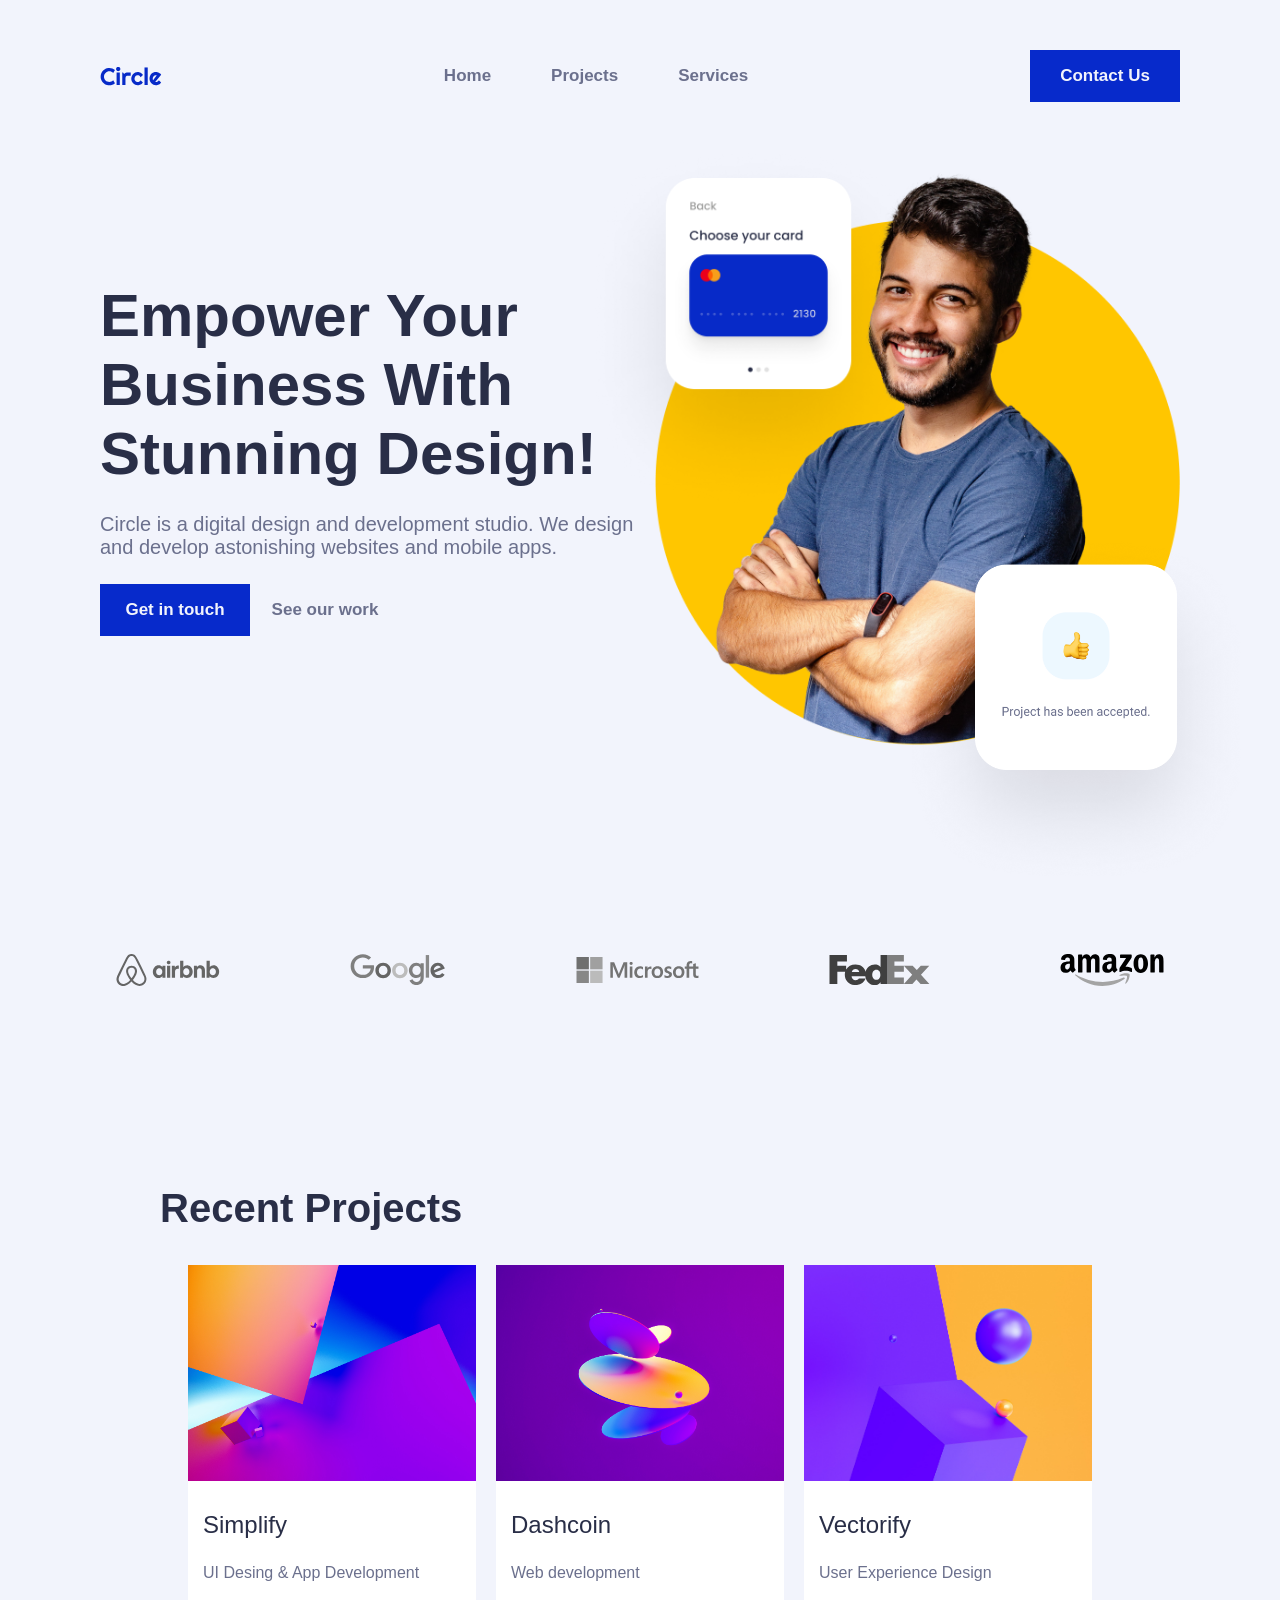
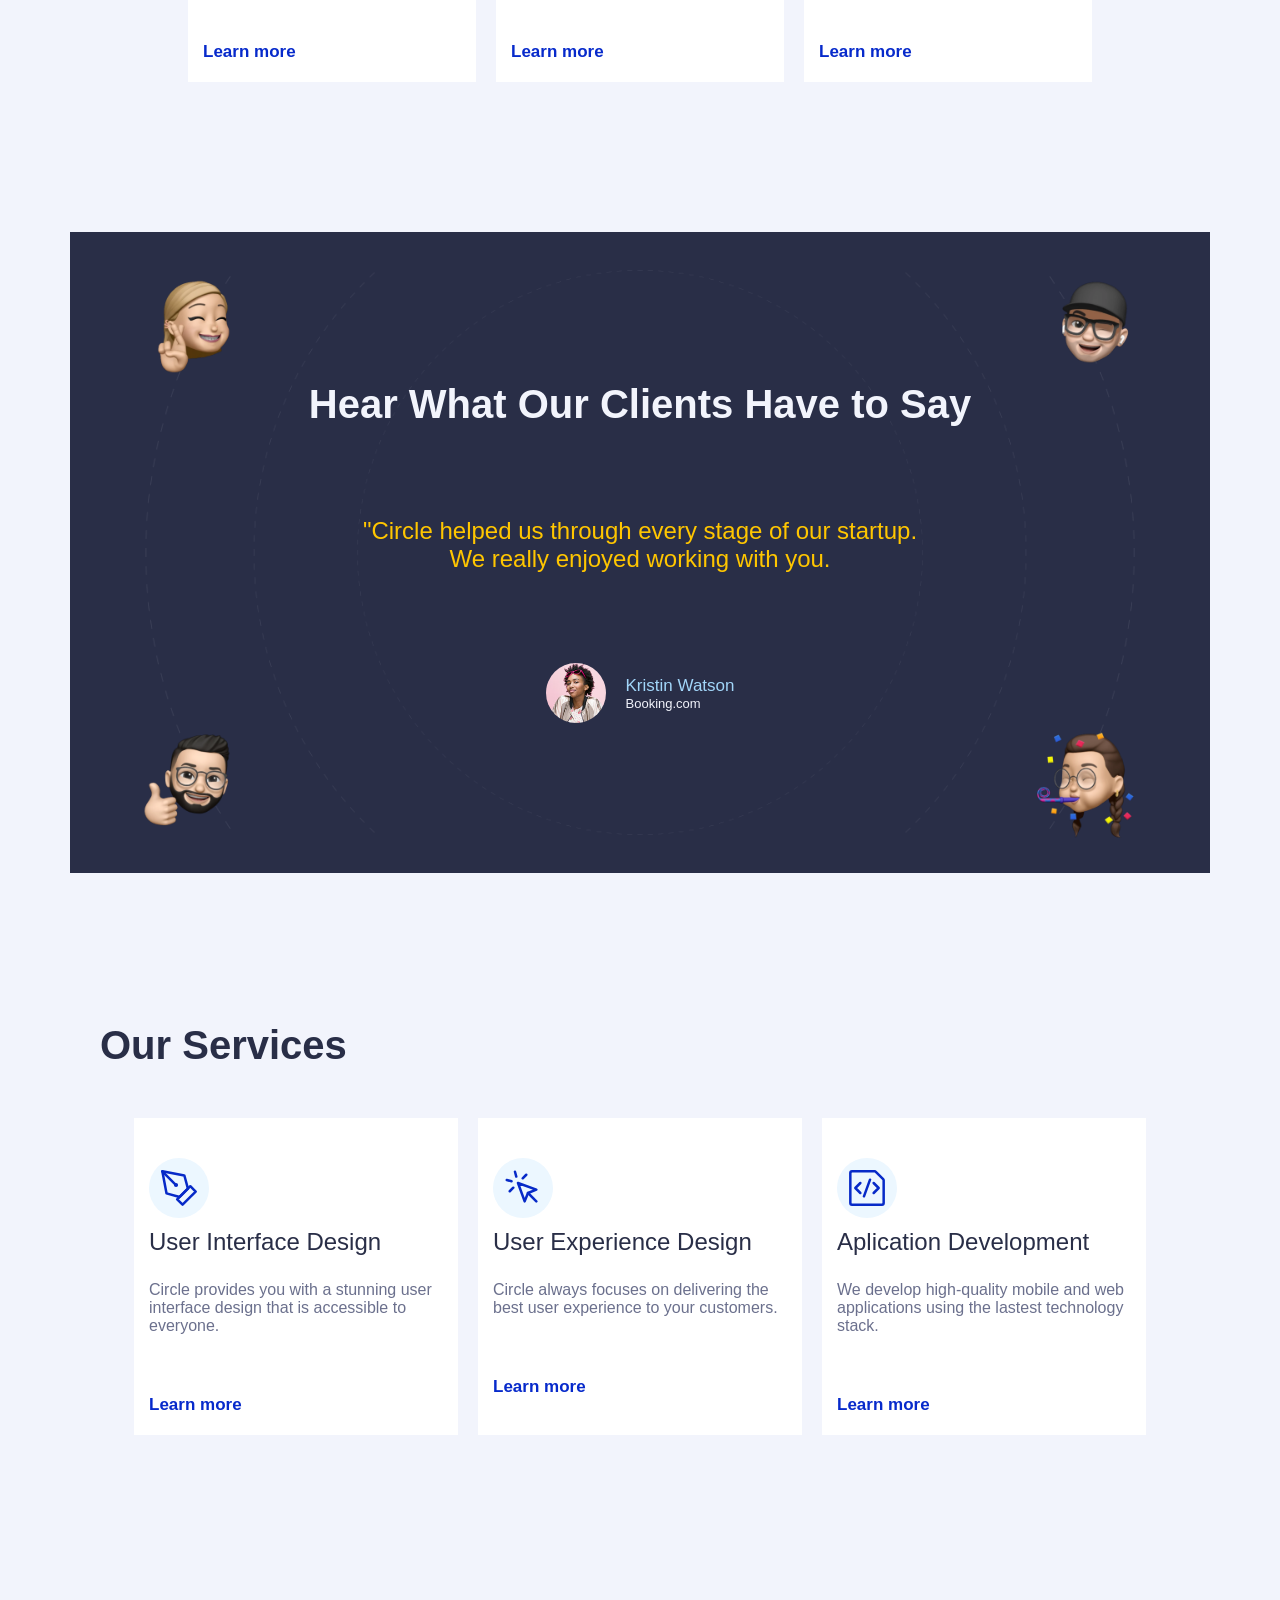
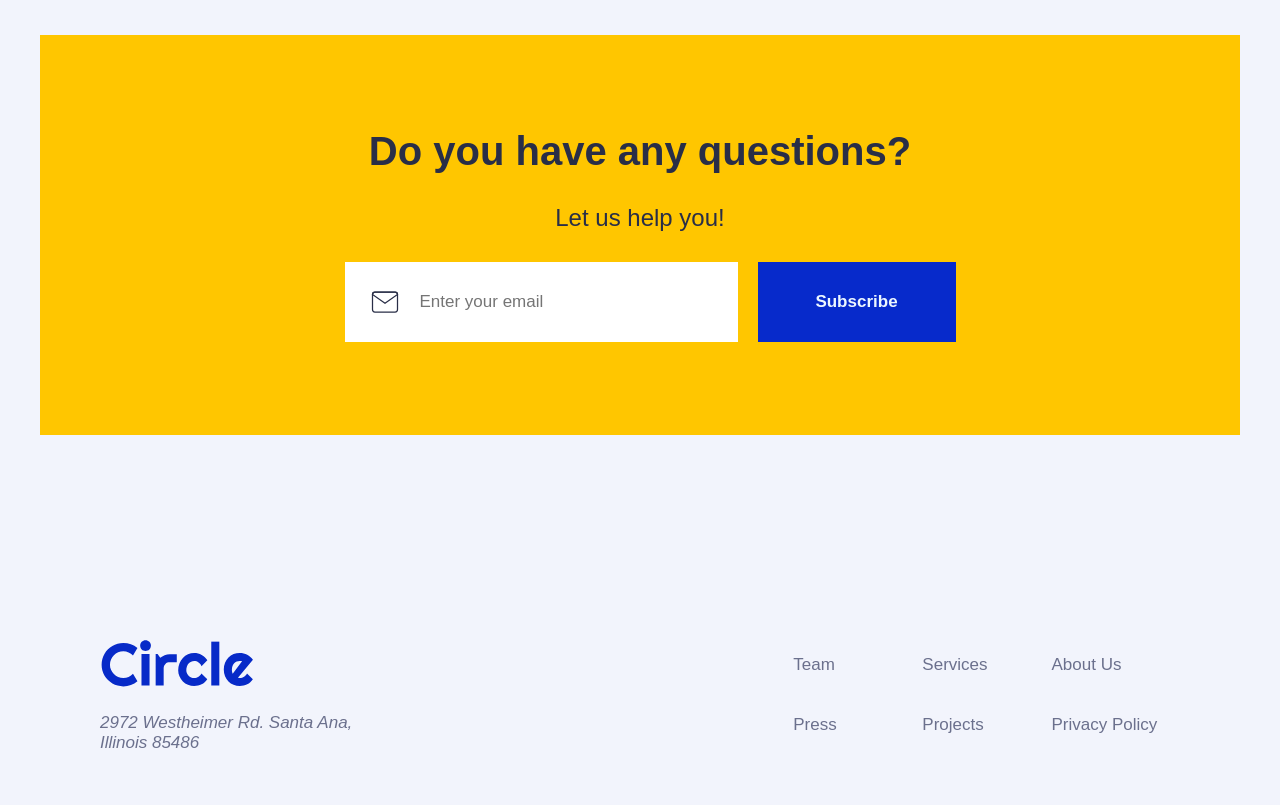
==== index.html @ 988d5ed3 "main page fully responsive" ====
<!doctype html>
<html lang="en">
  <head>
    <meta charset="UTF-8" />
    <meta name="viewport" content="width=device-width, initial-scale=1.0" />
    <title>Circle</title>
    <link rel="stylesheet" href="css/style.css" />
  </head>
  <body>
    <header class="main-header">
      <button class="hamburger-btn" id="menu-toggle">
        <span></span>
        <span></span>
        <span></span>
        <span></span>
      </button>
      <img src="project-assets/logos/circle.svg" alt="Circle Logo" />
      <nav>
        <ul class="navbar" id="navbar-links">
          <li><a href="#home">Home</a></li>
          <li><a href="#projects">Projects</a></li>
          <li><a href="#services">Services</a></li>
        </ul>
      </nav>
      <a href="contact.html" class="btn">Contact Us</a>
    </header>

    <section class="hero">
      <div class="hero-text">
        <h1>empower your business with stunning design!</h1>
        <p>
          Circle is a digital design and development studio. We design and
          develop astonishing websites and mobile apps.
        </p>
        <div class="hero-btns">
          <a href="#questions" class="btn">Get in touch</a>
          <a href="#projects" class="btn whitebox">See our work</a>
        </div>
      </div>
      <div class="hero-container">
        <img
          class="hero-img-pral"
          src="project-assets/hero-section/hero-image.png"
          alt="hero img"
        />
        <img
          class="hero-top-img"
          src="project-assets/hero-section/card-1.png"
          alt=""
        />
        <img
          class="hero-bottom-img"
          src="project-assets/hero-section/card-2.png"
          alt=""
        />
      </div>
    </section>

    <section class="ad-pages">
      <img src="project-assets/logos/airbnb-logo.svg" alt="Airbnb logo" />
      <img src="project-assets/logos/google-logo.svg" alt="Google logo" />
      <img src="project-assets/logos/microsoft-logo.svg" alt="Microsoft logo" />
      <img src="project-assets/logos/fedex-logo.svg" alt="FedEx logo" />
      <img src="project-assets/logos/amazon-logo.svg" alt="Amazon logo" />
    </section>

    <section id="projects">
      <h3>Recent Projects</h3>
      <div class="cards-container">
        <div class="project card">
          <img
            src="project-assets/projects-section/1.jpg"
            alt="Simplify photo"
          />
          <h4>Simplify</h4>
          <p>UI Desing & App Development</p>
          <a href="projects.html">Learn more</a>
        </div>

        <div class="project card">
          <img
            src="project-assets/projects-section/2.jpg"
            alt="Dashcoin photo"
          />
          <h4>Dashcoin</h4>
          <p>Web development</p>
          <a href="projects.html">Learn more</a>
        </div>

        <div class="project card">
          <img
            src="project-assets/projects-section/3.jpg"
            alt="Vectorify photo"
          />
          <h4>Vectorify</h4>
          <p>User Experience Design</p>
          <a href="projects.html">Learn more</a>
        </div>
      </div>
    </section>

    <section id="testimonial">
      <div class="testimonial-container">
        <img src="project-assets/testimonial-section/orbit.png" alt="" />
        <div class="testimonial-text-container">
          <h3>Hear What Our Clients Have to Say</h3>
          <p>
            "Circle helped us through every stage of our startup. <br />We
            really enjoyed working with you.
          </p>
          <div class="testimonial-girl">
            <img src="project-assets/testimonial-section/profile.png" alt="" />
            <div class="testimonial-girl-info">
              <p>Kristin Watson</p>
              <aside>Booking.com</aside>
            </div>
          </div>
        </div>
        <div class="emojis">
          <img
            class="emoji top-left removable"
            src="project-assets/testimonial-section/memoji-1.png"
            alt="emoji1"
          />
          <img
            class="emoji top-right removable"
            src="project-assets/testimonial-section/memoji-2.png"
            alt="emoji2"
          />
          <img
            class="emoji bottom-left removable"
            src="project-assets/testimonial-section/memoji-3.png"
            alt="emoji3"
          />
          <img
            class="emoji bottom-right removable"
            src="project-assets/testimonial-section/memoji-4.png"
            alt="emoji4"
          />
        </div>
      </div>
    </section>

    <section id="services">
      <h3>Our Services</h3>
      <div class="cards-container">
        <article class="service card">
          <div class="icon-service-card">
            <img
              src="project-assets/services-section/icons/1.svg"
              alt="Service 1"
            />
          </div>
          <h4>User Interface Design</h4>
          <p>
            Circle provides you with a stunning user interface design that is
            accessible to everyone.
          </p>
          <a href="projects.html">Learn more</a>
        </article>
        <article class="service card">
          <div class="icon-service-card">
            <img
              src="project-assets/services-section/icons/2.svg"
              alt="Service 2"
            />
          </div>
          <h4>User Experience Design</h4>
          <p>
            Circle always focuses on delivering the best user experience to your
            customers.
          </p>
          <a href="projects.html">Learn more</a>
        </article>
        <article class="service card">
          <div class="icon-service-card">
            <img
              src="project-assets/services-section/icons/3.svg"
              alt="Service 3"
            />
          </div>
          <h4>Aplication Development</h4>
          <p>
            We develop high-quality mobile and web applications using the
            lastest technology stack.
          </p>
          <a href="projects.html">Learn more</a>
        </article>
      </div>
    </section>

    <section id="newsletter">
      <div class="newsletter-container">
        <div class="newsletter-text-container">
          <h3>Do you have any questions?</h3>
          <aside>Let us help you!</aside>
        </div>
        <form action="subcribe" class="newsletter-form">
          <label for="email"></label>
          <div class="form-input">
            <img
              src="project-assets/newsletter/icon/mail.svg"
              alt="email icon"
            />
            <input
              type="email"
              name="email"
              id="email"
              placeholder="Enter your email"
              required
            />
          </div>
          <button type="submit" class="form-submit">Subscribe</button>
        </form>
      </div>
    </section>

    <footer>
      <div class="address-info">
        <img src="project-assets/logos/circle.svg" alt="Circle logo" />
        <address>2972 Westheimer Rd. Santa Ana,<br />Illinois 85486</address>
      </div>

      <ul class="footer-info">
        <li><a href="#">Team</a></li>
        <li><a href="#">Services</a></li>
        <li><a href="#">About Us</a></li>
        <li><a href="#">Press</a></li>
        <li><a href="projects.html">Projects</a></li>
        <li><a href="#">Privacy Policy</a></li>
      </ul>
    </footer>
    <script src="js/main.js"></script>
  </body>
</html>
---- css/style.css ----
html {
  text-align: center;
}
body {
  background-color: #f2f4fc;
}
* {
  margin: 0 auto;
  padding: 0;
  font-family: "Roboto", sans-serif;
  max-width: 1200px;
  box-sizing: border-box;
}
img {
  background-color: transparent;
}
h1,
h2,
h3,
h4 {
  color: #292e47;
  background-color: transparent;
}
h1 {
  font-size: 60px;
  text-transform: capitalize;
}
h2 {
  font-size: 50px;
}
h3 {
  font-size: 40px;
  padding-bottom: 50px;
}
h4 {
  font-size: 24px;
}
p {
  color: #6b708d;
  background-color: transparent;
}
.hamburger-btn {
  display: none;
  flex-direction: column;
  gap: 5px;
}
.hamburger-btn span {
  width: 30px;
  height: 3px;
  transition: all 0.3s ease;
}
.main-header {
  display: flex;
  align-items: center;
  padding-top: 50px;
  display: flex;
  flex-direction: row;
  justify-content: space-between;
  max-width: 90%;
}
.main-header img {
  margin: 0;
}
.navbar {
  display: flex;
  flex-direction: row;
  list-style: none;
  gap: 60px;
}
.navbar a {
  display: inline-block;
  font-size: 17px;
  font-weight: bold;
  text-decoration: none;
  color: #6b708d;
}
.navbar a:hover {
  color: #072acb;
}
.btn {
  display: flex;
  margin: 0;
  font-size: 17px;
  font-weight: bold;
  text-decoration: none;
  color: #f2f4fc;
  width: 150px;
  height: 52px;
  background-color: #072acb;
  align-items: center;
  justify-content: center;
}
.btn:hover {
  color: #ffc600;
}
.hero {
  display: flex;
  justify-content: flex-start;
  align-items: center;
  margin: 60px auto;
  max-width: 90%;
}
.hero p {
  font-size: 20px;
  font-weight: 500;
  margin: 25px auto;
}

.hero-btns {
  display: flex;
  flex-direction: row;
  align-items: center;
  justify-content: flex-start;
  text-align: left;
}
.whitebox {
  background-color: transparent;
  color: #6b708d;
}
.whitebox:hover {
  color: #072acb;
}
.hero-text {
  text-align: left;
}
.hero-container {
  position: relative;
}
.hero-img-pral {
  position: relative;
  width: 100%;
}
.hero-top-img,
.hero-bottom-img {
  border: none;
  outline: none;
  width: 70%;
  position: absolute;
}
.hero-top-img {
  top: -30px;
  left: -80px;
}
.hero-bottom-img {
  bottom: -140px;
  right: -80px;
}
.ad-pages {
  display: flex;
  max-width: 90%;
  gap: 130px;
  margin: 200px auto;
  padding: 0px;
  flex-flow: row wrap;
  justify-content: center;
}

.ad-pages img {
  margin: 0px;
  padding: 0px;
  filter: grayscale(100%);
}
.ad-pages img:hover {
  filter: grayscale(0%);
}
#projects {
  text-align: left;
  margin: 0 auto;
  max-width: 80%;
}
#projects h3 {
  padding-bottom: 34px;
}
.cards-container {
  display: flex;
  flex-flow: row wrap;
  margin: 0 auto;
  justify-content: center;
  gap: 20px;
}
.card {
  min-width: 250px;
  width: 30%;
  display: flex;
  flex-direction: column;
  background-color: #ffffff;
  margin: 0;
}
.card h4,
.card p,
.card a {
  background-color: transparent;
}
.card h4 {
  font-weight: 500;
  margin: 30px 15px 10px;
}
.card p {
  margin: 15px 15px 30px;
}
.card a {
  margin: 30px 15px 20px;
  font-size: 17px;
  font-weight: bold;
  text-decoration: none;
  color: #072acb;
}
.project img {
  width: 100%;
  aspect-ratio: 4/3;
  object-fit: cover;
}

#testimonial {
  margin: 150px 0;
}
.testimonial-container {
  position: relative;
  display: flex;
  width: 95%;
  aspect-ratio: 16/9;
  background-color: #292e47;
  margin-bottom: 50px;
  justify-content: center;
  align-items: center;
}
.testimonial-container img {
  display: flex;
  object-fit: cover;
}
.testimonial-text-container h3 {
  color: #f2f4fc;
}
.testimonial-text-container h3,
.testimonial-text-container p {
  margin: 0;
  padding: 0;
}
.testimonial-text-container {
  gap: 90px;
  position: absolute;
  flex-direction: column;
  display: flex;
  align-items: center;
  justify-content: center;
}
.testimonial-text-container p {
  font-size: 24px;
  color: #ffc600;
}
.testimonial-girl {
  align-items: center;
  justify-content: center;
  display: flex;
}
.testimonial-girl img {
  margin: 0;
  padding: 0;
  border-radius: 100%;
  aspect-ratio: 1/1;
  width: 60px;
  height: 60px;
  margin-right: 20px;
}
.testimonial-girl-info {
  display: flex;
  flex-direction: column;
  align-items: start;
  flex-shrink: 0;
}

.testimonial-girl-info p {
  font-size: 17px;
  color: #a2d6f9;
}
.testimonial-girl-info aside {
  padding: 0;
  margin: 0;
  font-size: 13px;
  color: #f2f4fc;
}

.emoji {
  position: absolute;
  width: 125px;
  height: auto;
  z-index: 1;
}

.top-left {
  top: 5%;
  left: 5%;
}
.top-right {
  top: 5%;
  right: 5%;
}
.bottom-left {
  bottom: 5%;
  left: 5%;
}
.bottom-right {
  bottom: 5%;
  right: 5%;
}
#services {
  width: 90%;
  margin-bottom: 20px;
  text-align: left;
  margin: 50 auto;
}
.service {
  align-items: start;
}
.service h4 {
  margin-top: 10px;
}
.icon-service-card {
  margin: 40px 15px 0;
  border-radius: 50%;
  background-color: #ecf7ff;
  width: 60px;
  height: 60px;
  display: flex;
  align-items: center;
  justify-items: center;
}
.icon-service-card img {
  box-sizing: content-box;
}

#newsletter {
  height: 400px;
  background-color: #ffc600;
  margin: 200px auto;
}
.newsletter-container {
  display: flex;
  flex-direction: column;
  justify-content: center;
  align-items: center;
  height: 100%;
  gap: 30px;
}
.newsletter-text-container {
  display: flex;
  align-items: center;
  flex-direction: column;
  text-align: center;
}
.newsletter-form {
  display: flex;
  justify-content: center;
  align-items: center;
  flex-direction: row;
  gap: 20px;
}

.newsletter-text-container h3 {
  padding: 0px;
  margin-bottom: 30px;
}
.newsletter-text-container aside {
  font-size: 24px;
  color: #292e47;
}

.form-input input {
  width: 393px;
  height: 80px;
  border: none;
  padding: 0 75px;
  font-size: 17px;
}
.form-input img {
  position: absolute;
  padding: 25px;
}
.form-submit {
  width: 198px;
  height: 80px;
  border: none;
  color: #ecf7ff;
  background-color: #072acb;
  font-size: 17px;
  font-weight: bold;
}

footer {
  text-align: left;
  display: flex;
  flex-direction: row;
  align-items: center;
  width: 90%;
  justify-content: space-between;
  margin-bottom: 50px;
  font-size: 17px;
  color: #6b708d;
}

.address-info {
  margin: 0;
}
.address-info img {
  height: 70px;
  width: auto;
  padding: 0 0 20px;
}

.footer-info {
  margin: 0;
  display: flex;
  flex-wrap: wrap;
  justify-content: space-between;
  justify-content: center;
}
.footer-info li {
  list-style: none;
  flex: 0 33%;
  padding: 20px 0;
}
.footer-info a {
  text-decoration: none;
  color: #6b708d;
}

.footer-info a:hover {
  color: #072acb;
}

@media (max-width: 1024px) {
  h1 {
    font-size: 46px;
  }
  .card {
    width: 45%;
  }
  .emojis {
    display: none;
  }
}

@media (max-width: 768px) {
  h1 {
    font-size: 36px;
  }
  .main-header {
    width: 100%;
    display: flex;
    flex-wrap: wrap; /* Necesario para que el nav baje a la siguiente línea */
    justify-content: space-between;
    align-items: center;
    height: auto;
    margin: 0 auto;
  }

  /* 1. Izquierda */
  .hamburger-btn {
    order: 1;
    display: flex;
    justify-content: flex-start;
  }

  /* 2. Centro */
  .main-header img {
    order: 2;
    margin: 0 auto; /* Ayuda a centrar si los elementos laterales tienen anchos distintos */
  }

  /* 3. Derecha */
  .main-header .btn {
    order: 3;
    text-align: right;
  }

  /* 4. Menú desplegable (debajo de todo) */
  nav {
    order: 4;
    width: 100%; /* Obliga al nav a ocupar toda la fila y bajar */
  }

  .navbar {
    display: none;
    flex-direction: column;
    width: 100%;
    background-color: #ffffff;
    list-style: none;
    padding-top: 10px;
    margin: 0;
    margin-top: 20px;
    gap: 10px;
    border-radius: 2%;
  }
  .navbar li {
    border-bottom: 1px #072acb solid;
    width: 100%;
  }
  .navbar.show {
    display: flex;
  }
  .hero {
    margin: 30px auto;
    flex-direction: column;
  }
  .hero-text {
    text-align: center;
    margin-bottom: 30px;
  }
  .hero-btns {
    justify-content: center;
  }
  .card {
    width: 100%;
  }
  #projects h3 {
    text-align: center;
  }
  #services h3 {
    text-align: center;
  }
  .newsletter-container {
    gap: 10px;
  }
  .newsletter-form {
    flex-direction: column;
  }
  footer {
    flex-direction: column;
  }
  .address-info {
    margin-bottom: 50px;
    display: flex;
    justify-content: left;
    flex-direction: column;
  }
}
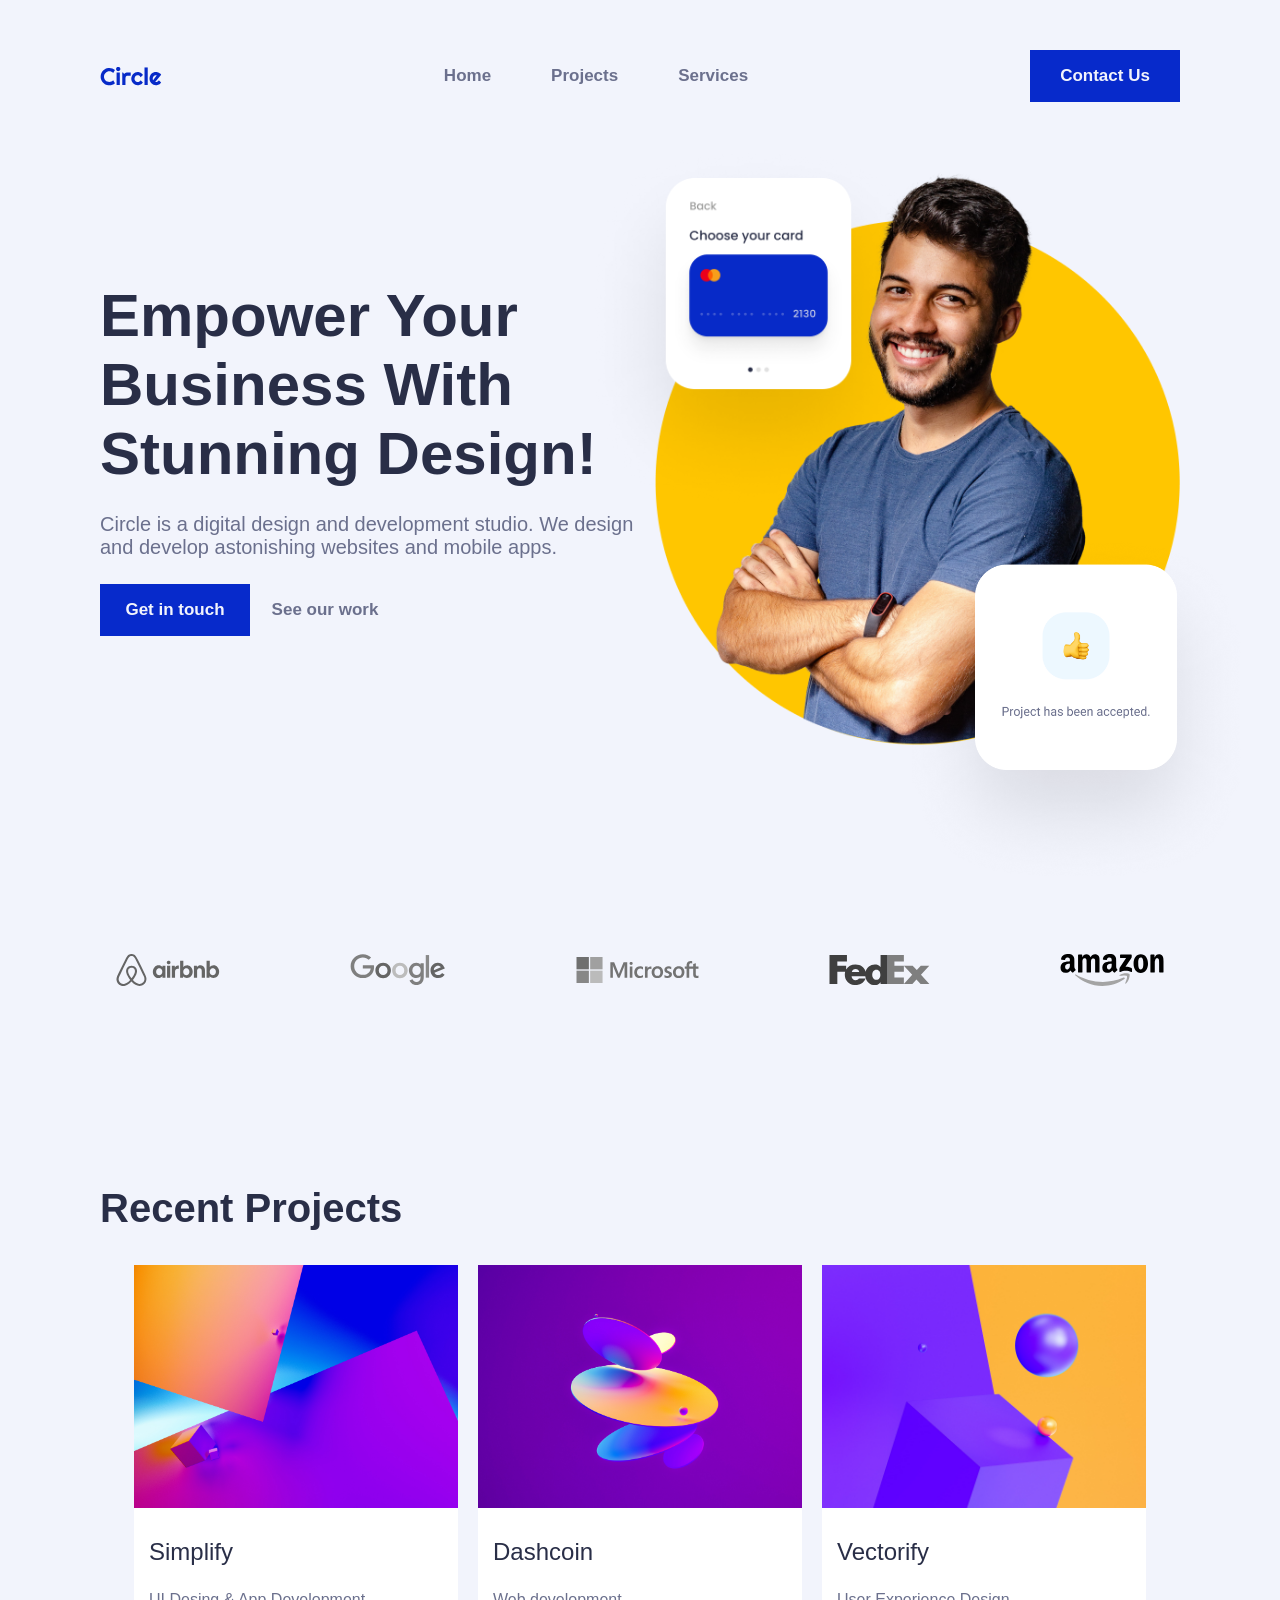
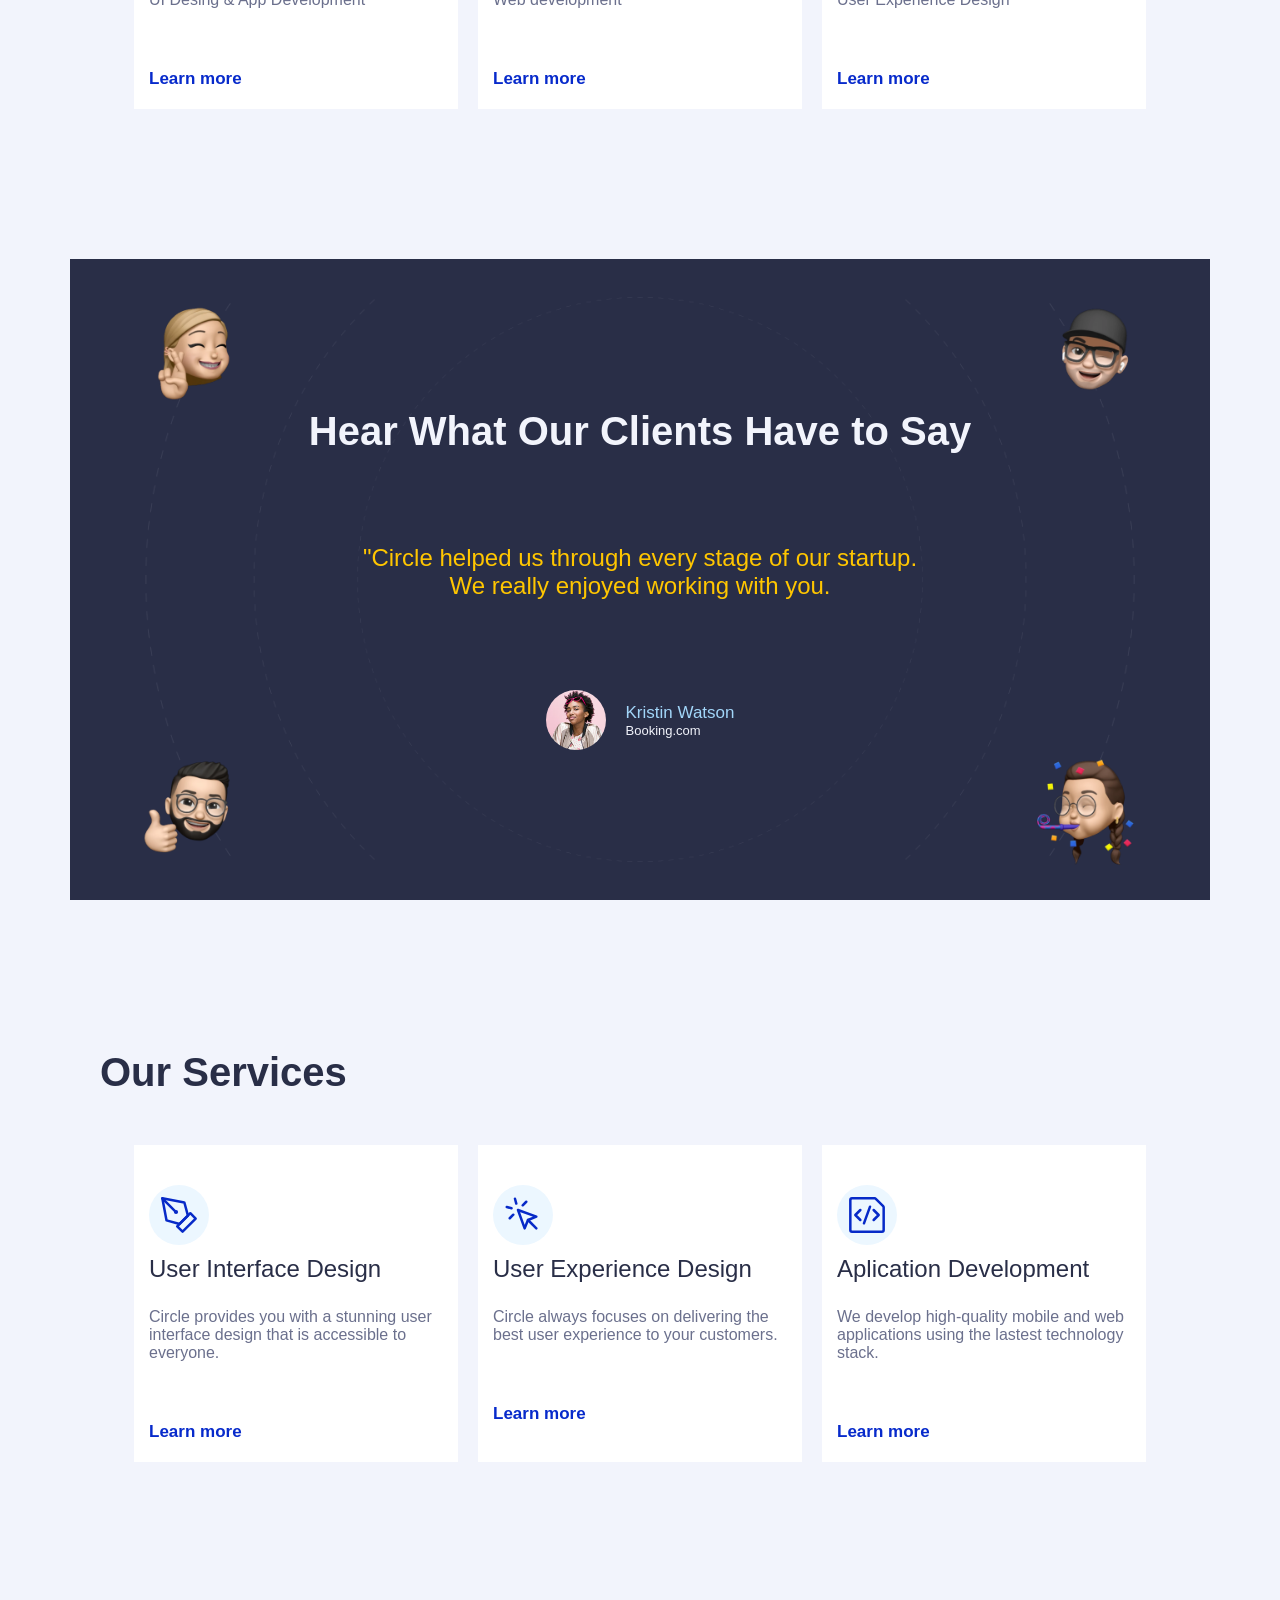
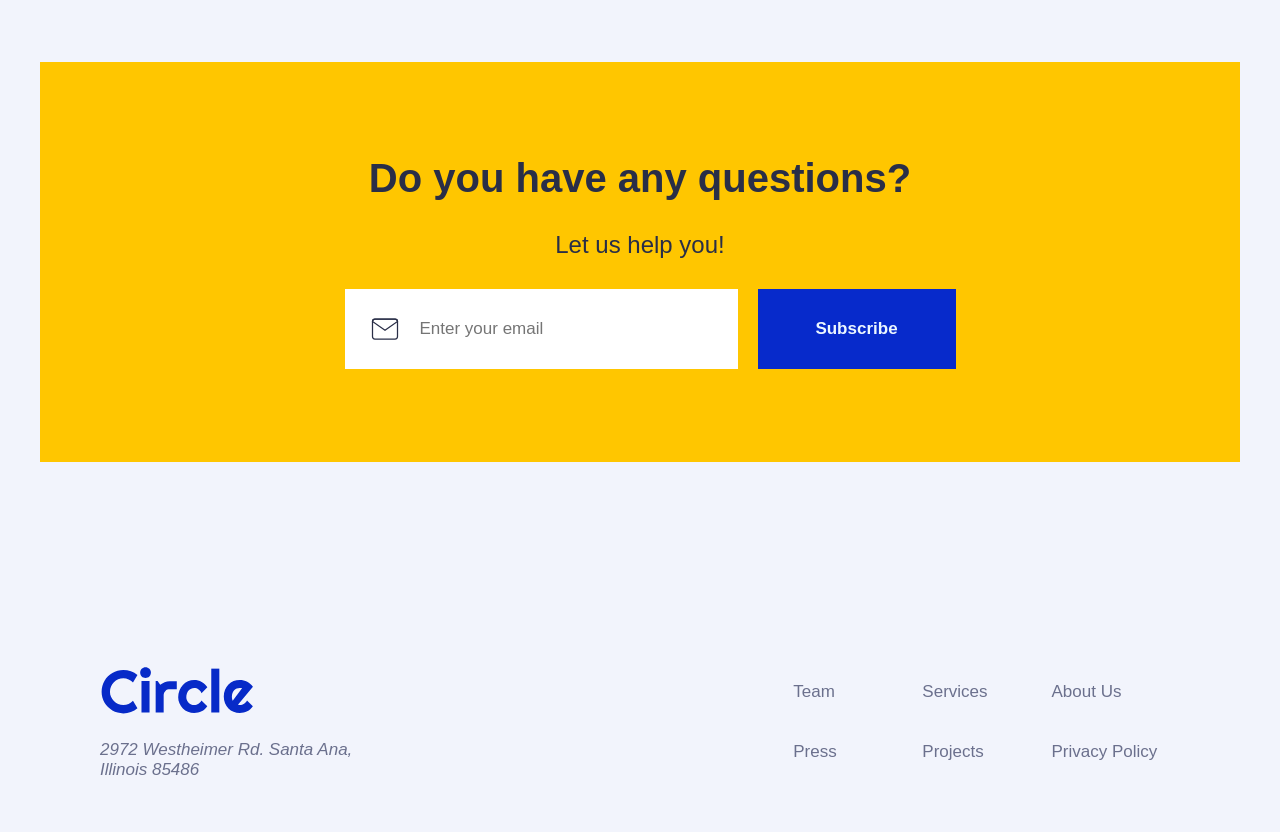
==== commit c8c00118: "finished projects page" ====
--- a/index.html
+++ b/index.html
@@ -17,7 +17,7 @@
       <img src="project-assets/logos/circle.svg" alt="Circle Logo" />
       <nav>
         <ul class="navbar" id="navbar-links">
-          <li><a href="#home">Home</a></li>
+          <li><a href="index.html">Home</a></li>
           <li><a href="#projects">Projects</a></li>
           <li><a href="#services">Services</a></li>
         </ul>
--- a/css/style.css
+++ b/css/style.css
@@ -166,7 +166,7 @@
 #projects {
   text-align: left;
   margin: 0 auto;
-  max-width: 80%;
+  max-width: 90%;
 }
 #projects h3 {
   padding-bottom: 34px;
@@ -428,6 +428,38 @@
   color: #072acb;
 }
 
+/*PROJECTS.HTML*/
+.article-project {
+  text-align: left;
+  width: 90%;
+  margin: 0 auto;
+  padding: 100px 0;
+}
+.article-project h1 {
+  padding-bottom: 15px;
+}
+.article-project img {
+  width: 100%;
+  height: 450px;
+  object-fit: cover;
+  filter: drop-shadow(0 0 0.75rem rgb(230, 160, 8));
+}
+.author-date-project {
+  padding-bottom: 70px;
+}
+.author-date-project {
+  display: flex;
+  justify-content: space-between;
+}
+.author-date-project p {
+  margin: 0;
+  padding: 0;
+  font-size: 20px;
+  color: #6b708d;
+}
+.article-project-content {
+  margin: 40px 0;
+}
 @media (max-width: 1024px) {
   h1 {
     font-size: 46px;
@@ -447,36 +479,31 @@
   .main-header {
     width: 100%;
     display: flex;
-    flex-wrap: wrap; /* Necesario para que el nav baje a la siguiente línea */
+    flex-wrap: wrap;
     justify-content: space-between;
     align-items: center;
     height: auto;
     margin: 0 auto;
   }
 
-  /* 1. Izquierda */
   .hamburger-btn {
     order: 1;
     display: flex;
     justify-content: flex-start;
   }
 
-  /* 2. Centro */
   .main-header img {
     order: 2;
-    margin: 0 auto; /* Ayuda a centrar si los elementos laterales tienen anchos distintos */
-  }
-
-  /* 3. Derecha */
+    margin: 0 auto;
+  }
+
   .main-header .btn {
     order: 3;
     text-align: right;
   }
-
-  /* 4. Menú desplegable (debajo de todo) */
   nav {
     order: 4;
-    width: 100%; /* Obliga al nav a ocupar toda la fila y bajar */
+    width: 100%;
   }
 
   .navbar {
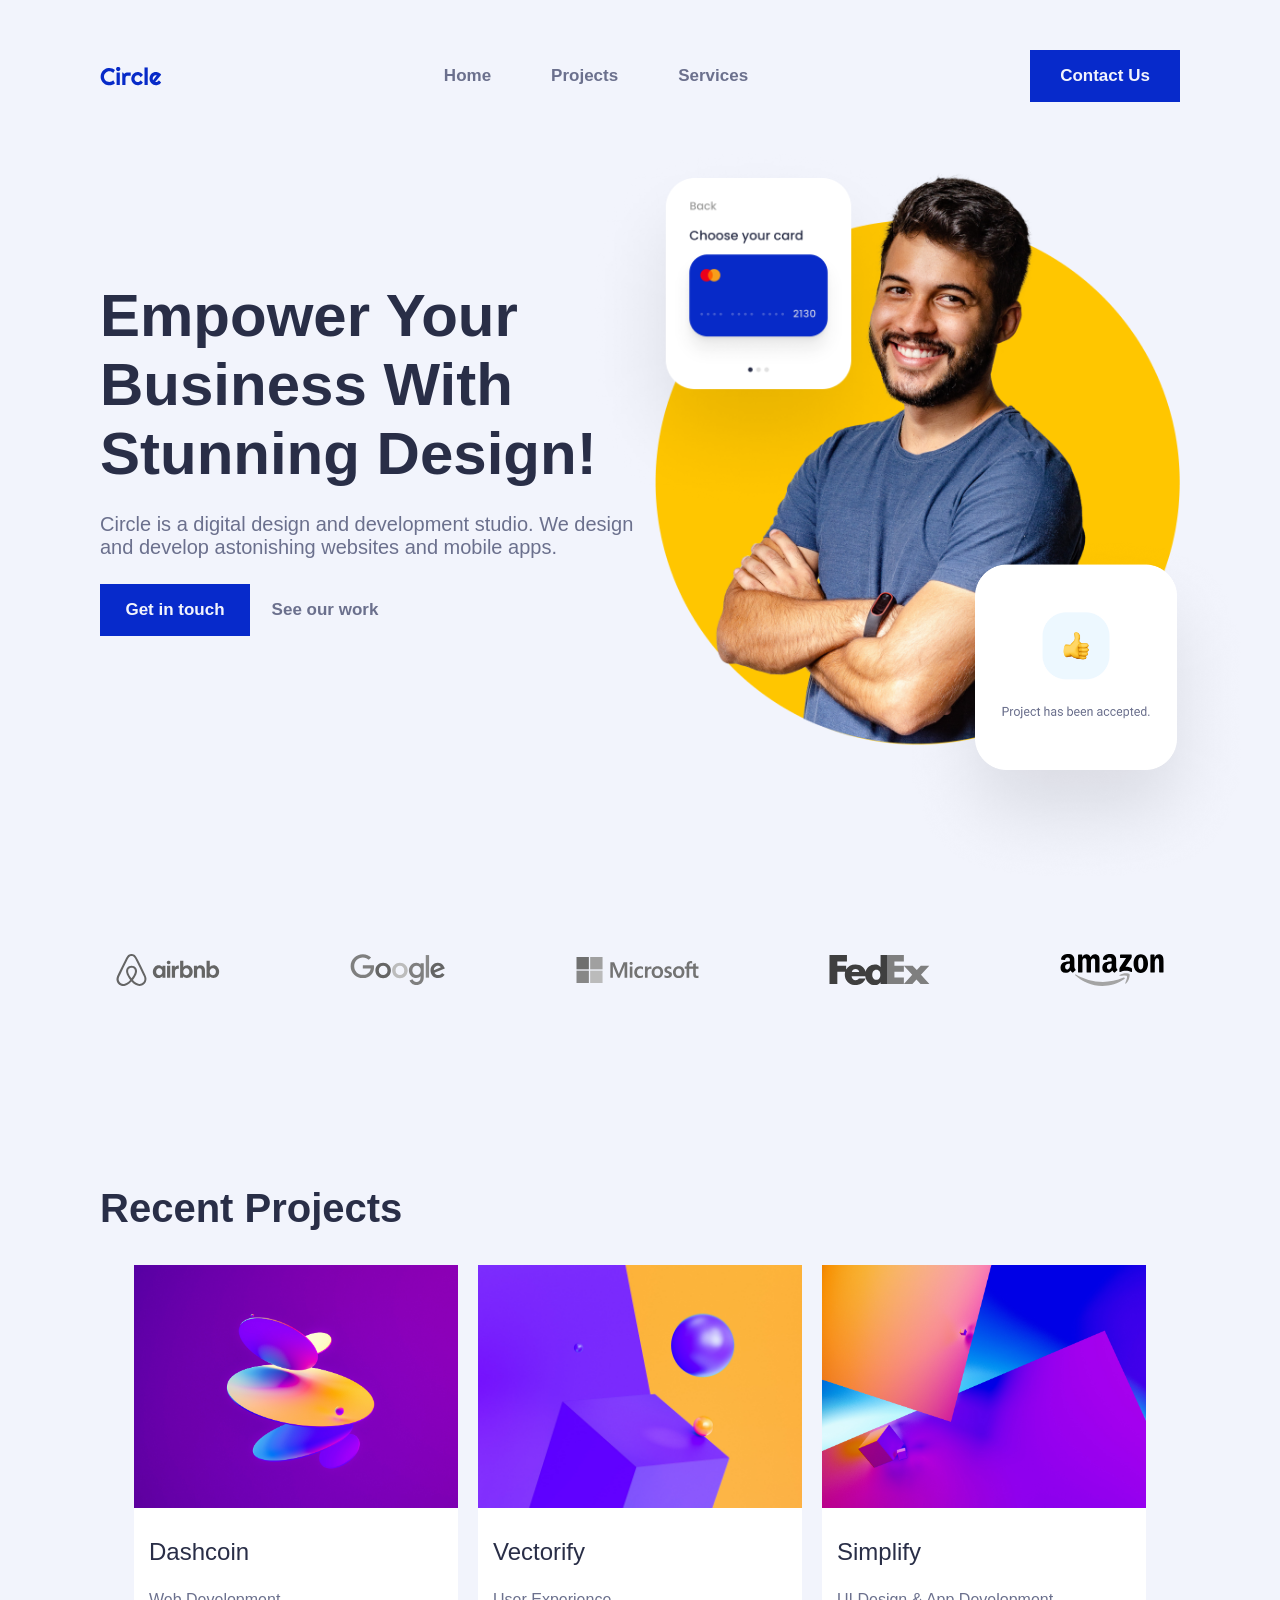
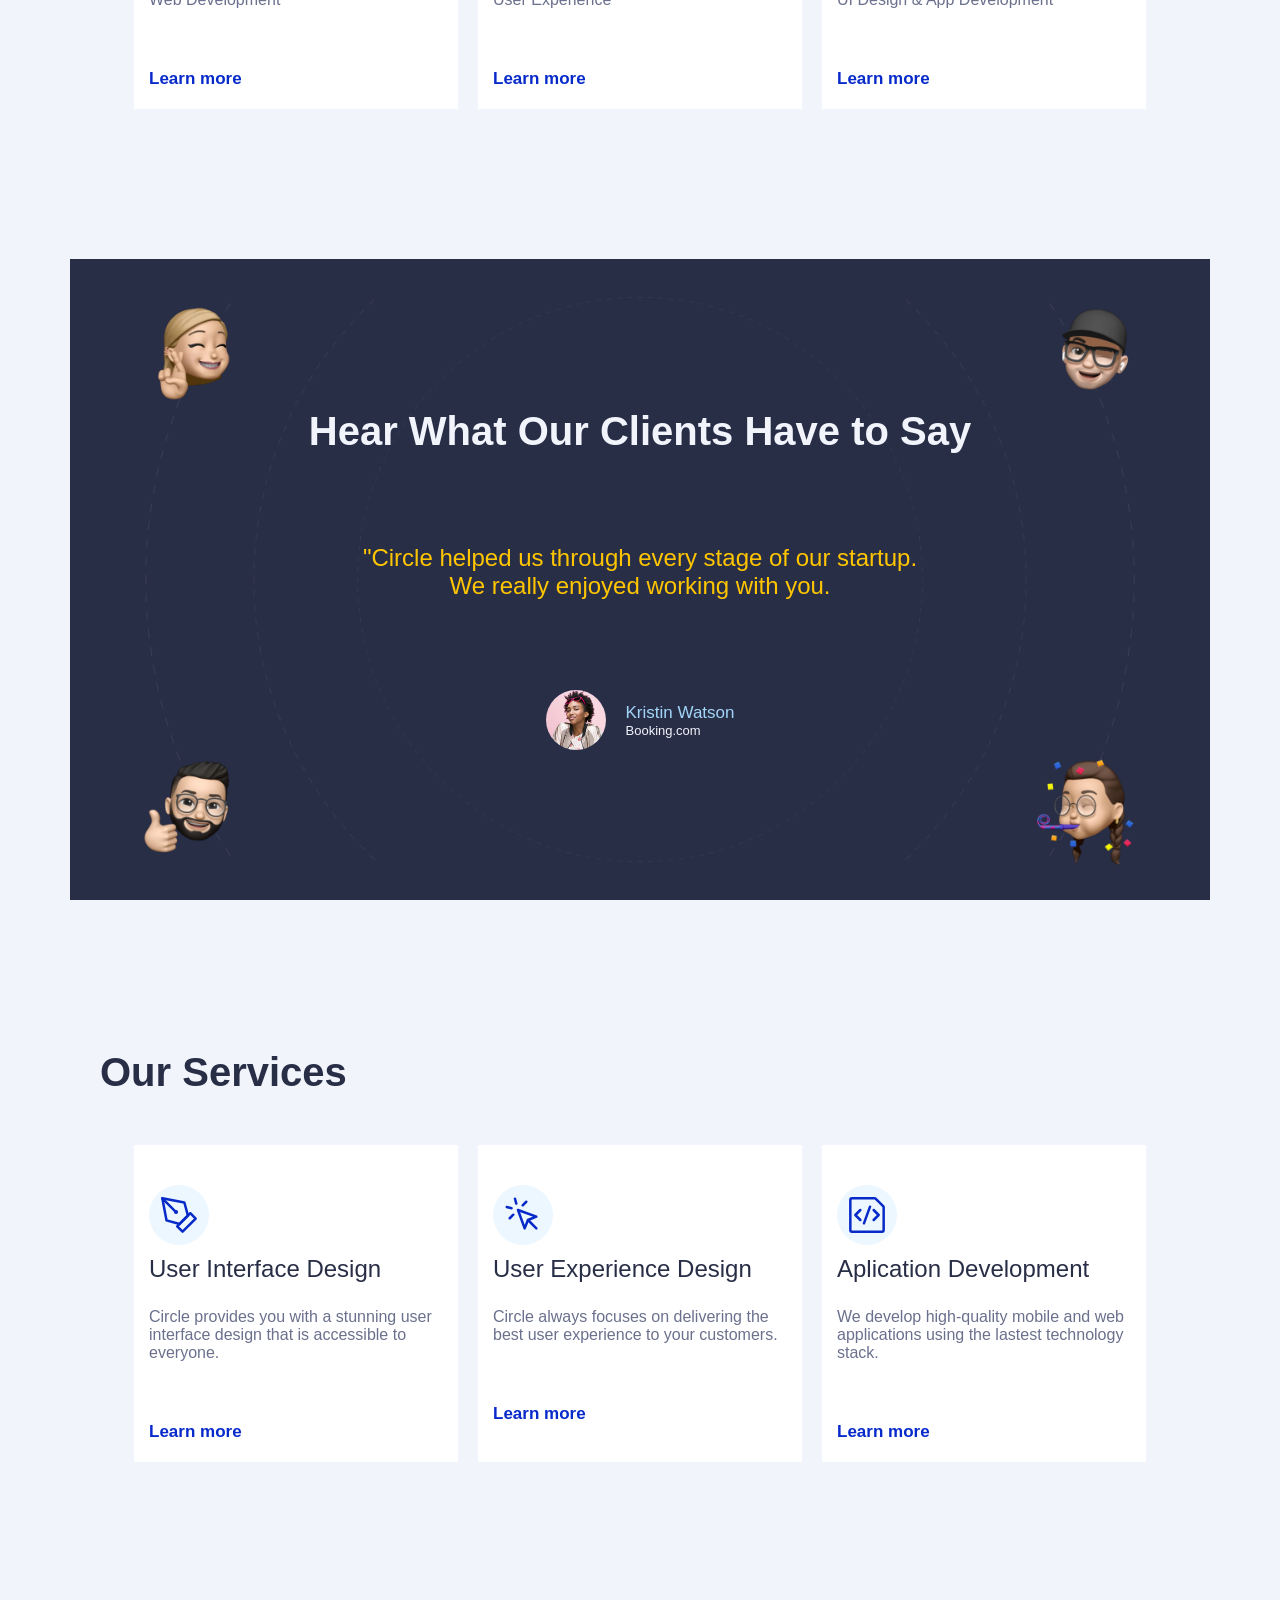
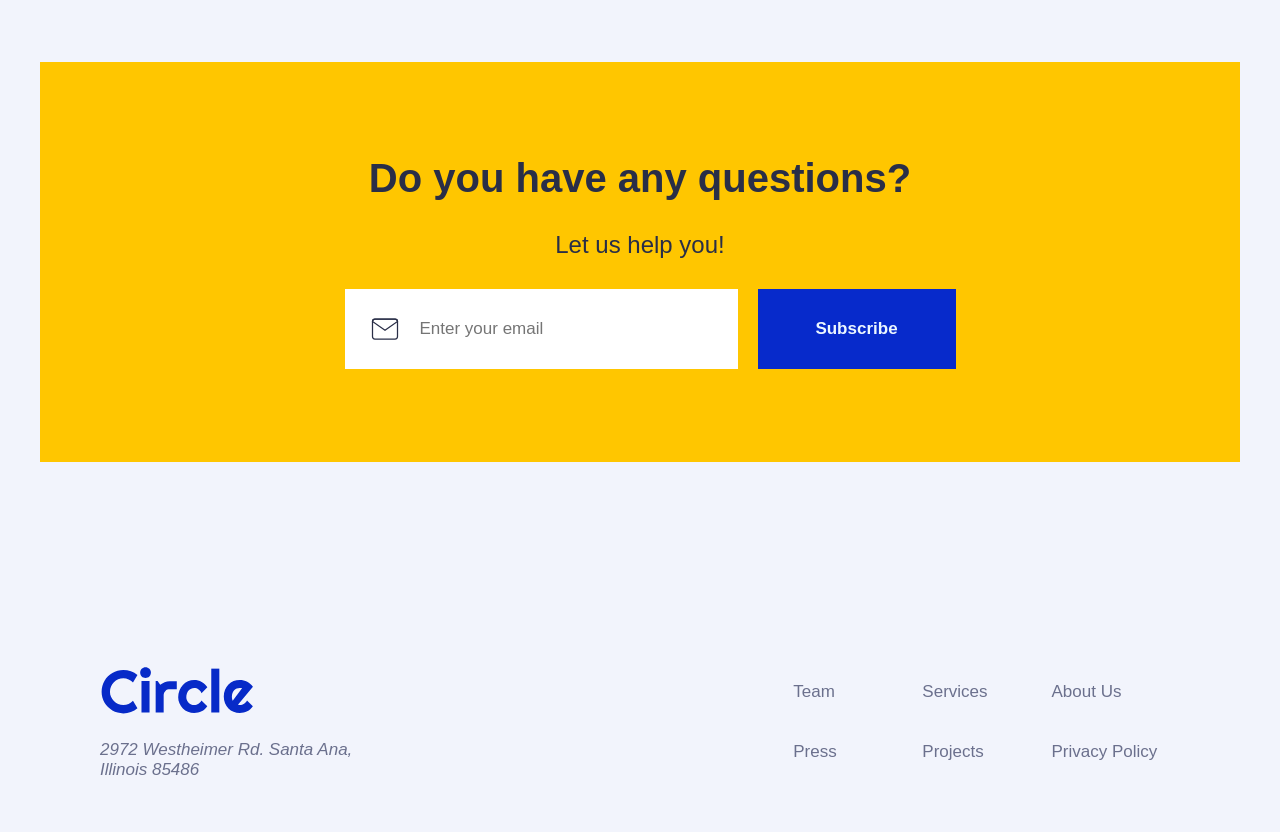
==== commit ac466faa: "project finished" ====
--- a/index.html
+++ b/index.html
@@ -18,7 +18,7 @@
       <nav>
         <ul class="navbar" id="navbar-links">
           <li><a href="index.html">Home</a></li>
-          <li><a href="#projects">Projects</a></li>
+          <li><a href="projects.html">Projects</a></li>
           <li><a href="#services">Services</a></li>
         </ul>
       </nav>
@@ -33,8 +33,8 @@
           develop astonishing websites and mobile apps.
         </p>
         <div class="hero-btns">
-          <a href="#questions" class="btn">Get in touch</a>
-          <a href="#projects" class="btn whitebox">See our work</a>
+          <a href="contact.html" class="btn">Get in touch</a>
+          <a href="projects.html" class="btn whitebox">See our work</a>
         </div>
       </div>
       <div class="hero-container">
@@ -205,7 +205,6 @@
             <input
               type="email"
               name="email"
-              id="email"
               placeholder="Enter your email"
               required
             />
@@ -230,6 +229,7 @@
         <li><a href="#">Privacy Policy</a></li>
       </ul>
     </footer>
+    <script src="js/projects.js"></script>
     <script src="js/main.js"></script>
   </body>
 </html>
--- a/css/style.css
+++ b/css/style.css
@@ -459,6 +459,75 @@
 }
 .article-project-content {
   margin: 40px 0;
+}
+/*CONTACT PAGE*/
+.contact-page {
+  width: 90%;
+  text-align: left;
+  padding: 40px 0;
+}
+.contact-page h1 {
+  margin-bottom: 50px;
+}
+
+.name-form {
+  display: flex;
+  flex-direction: column;
+  gap: 15px;
+}
+
+.label-form {
+  display: block;
+  margin-bottom: 10px;
+  text-align: left;
+  font-size: 20px;
+  color: #6b708d;
+}
+
+.name-form input,
+textarea {
+  width: 100%;
+  height: 60px;
+  border: none;
+  background-color: #e1e2e8;
+  padding: 0 20px;
+  color: #6b708d;
+  font-size: 17px;
+  box-sizing: border-box;
+}
+textarea {
+  padding: 20px;
+}
+.label-form {
+  padding: 0;
+  margin: 0;
+  text-align: left;
+}
+.form-inline {
+  display: flex;
+  justify-content: space-between;
+  margin: 0;
+}
+
+.column-form {
+  width: 48%;
+  display: flex;
+  flex-direction: column;
+  justify-content: space-between;
+  margin: 0;
+}
+
+.column-form .label-form {
+  padding-bottom: 10px;
+}
+
+#message {
+  width: 100%;
+  height: 200px;
+  align-content: baseline;
+}
+.submit {
+  width: 100%;
 }
 @media (max-width: 1024px) {
   h1 {
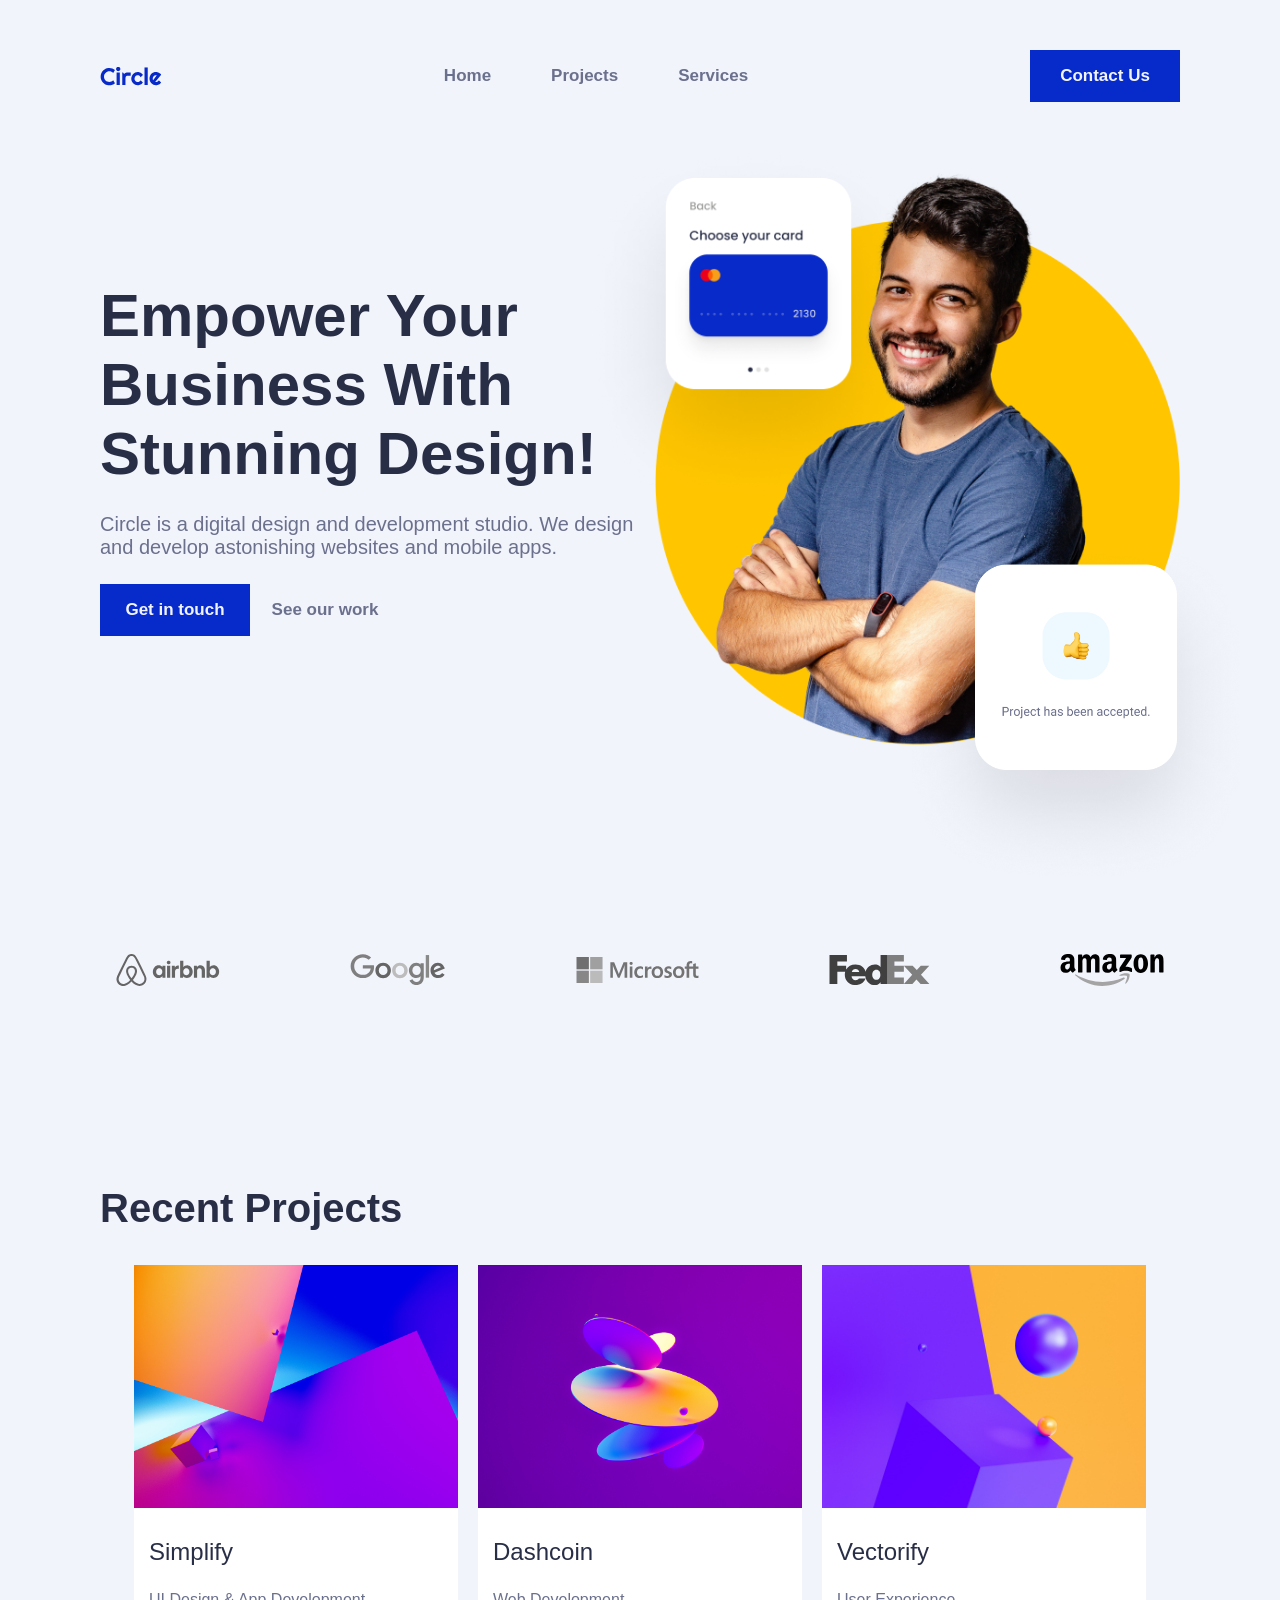
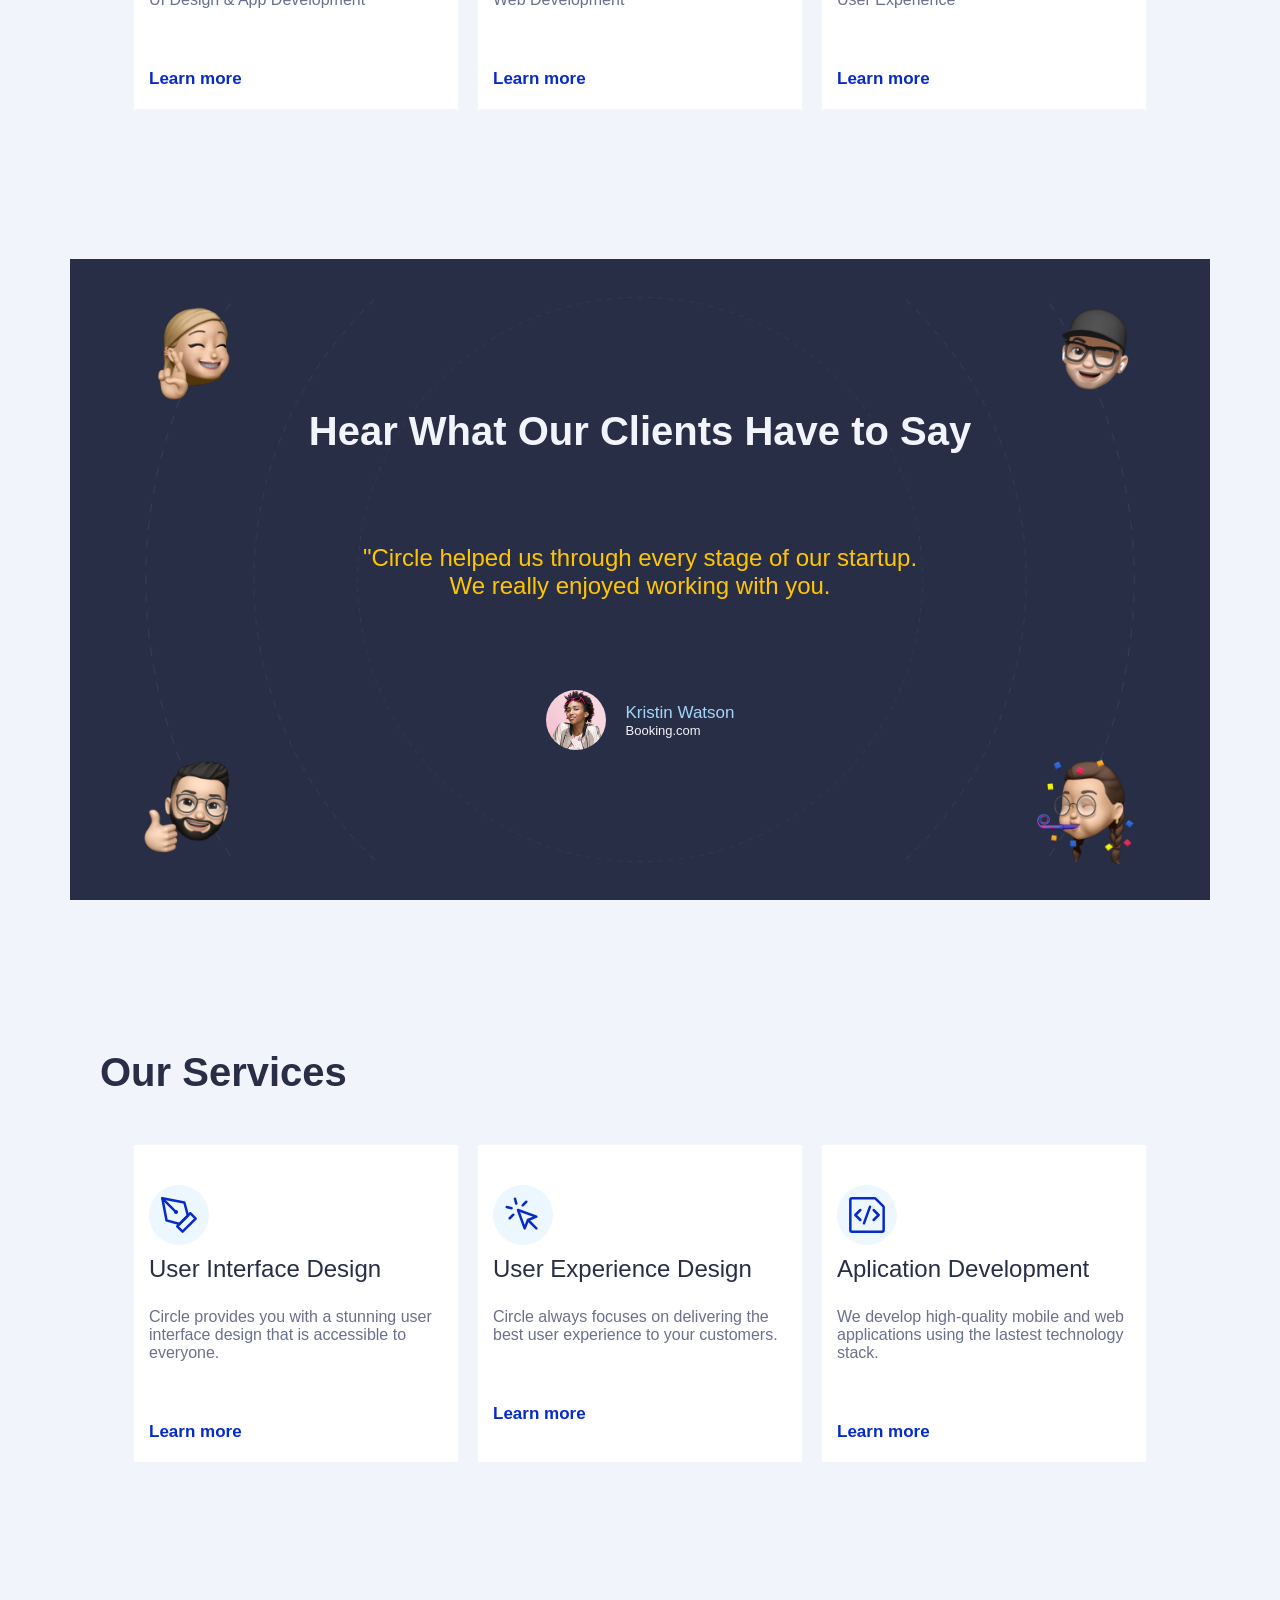
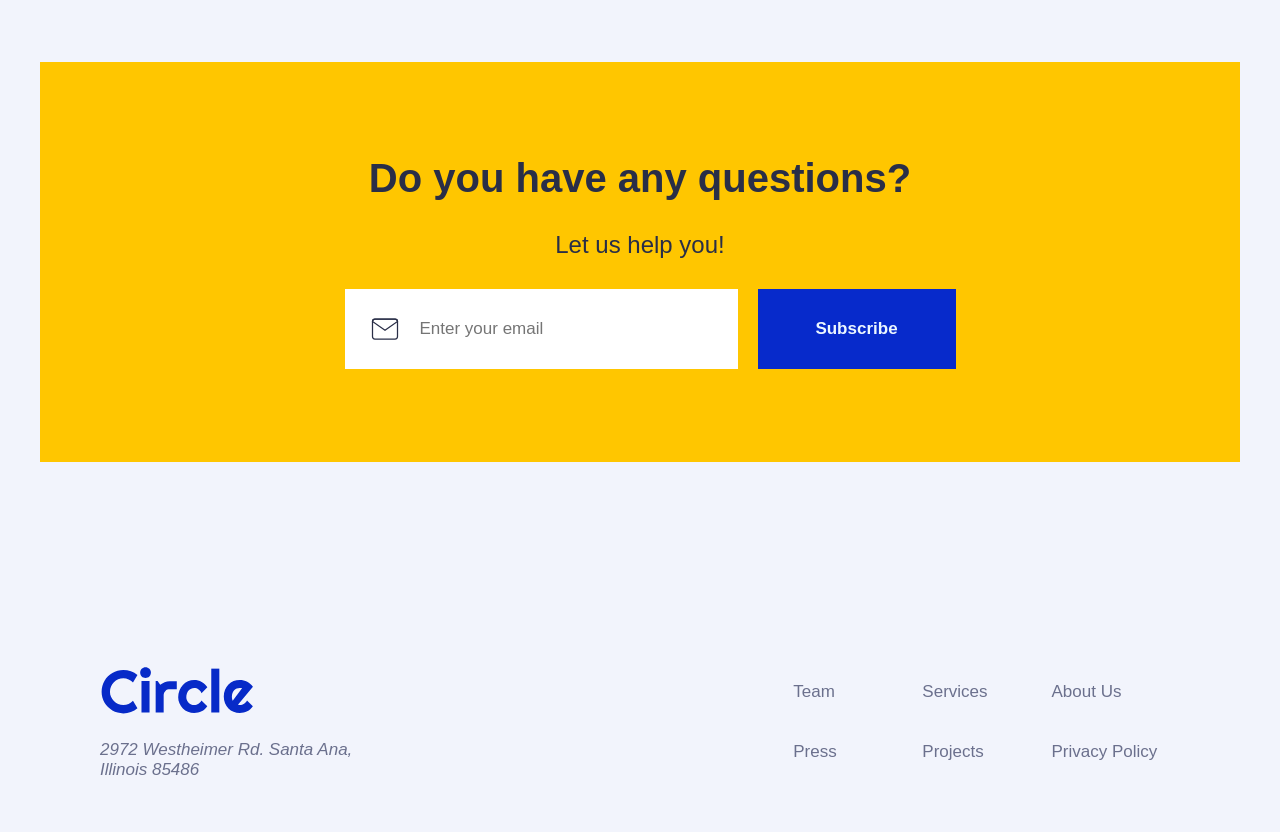
==== commit 26e2e8d8: "added page 404" ====
--- a/index.html
+++ b/index.html
@@ -19,7 +19,7 @@
         <ul class="navbar" id="navbar-links">
           <li><a href="index.html">Home</a></li>
           <li><a href="projects.html">Projects</a></li>
-          <li><a href="#services">Services</a></li>
+          <li><a href="services.html">Services</a></li>
         </ul>
       </nav>
       <a href="contact.html" class="btn">Contact Us</a>
--- a/css/style.css
+++ b/css/style.css
@@ -528,6 +528,19 @@
 }
 .submit {
   width: 100%;
+}
+/*PAGE 404*/
+.error-container {
+  margin: 200px auto;
+  display: flex;
+  width: 90%;
+  height: 500px;
+  background-color: #ffffff;
+  justify-content: center;
+  align-items: center;
+  flex-direction: column;
+  gap: 50px;
+  border-radius: 8px;
 }
 @media (max-width: 1024px) {
   h1 {
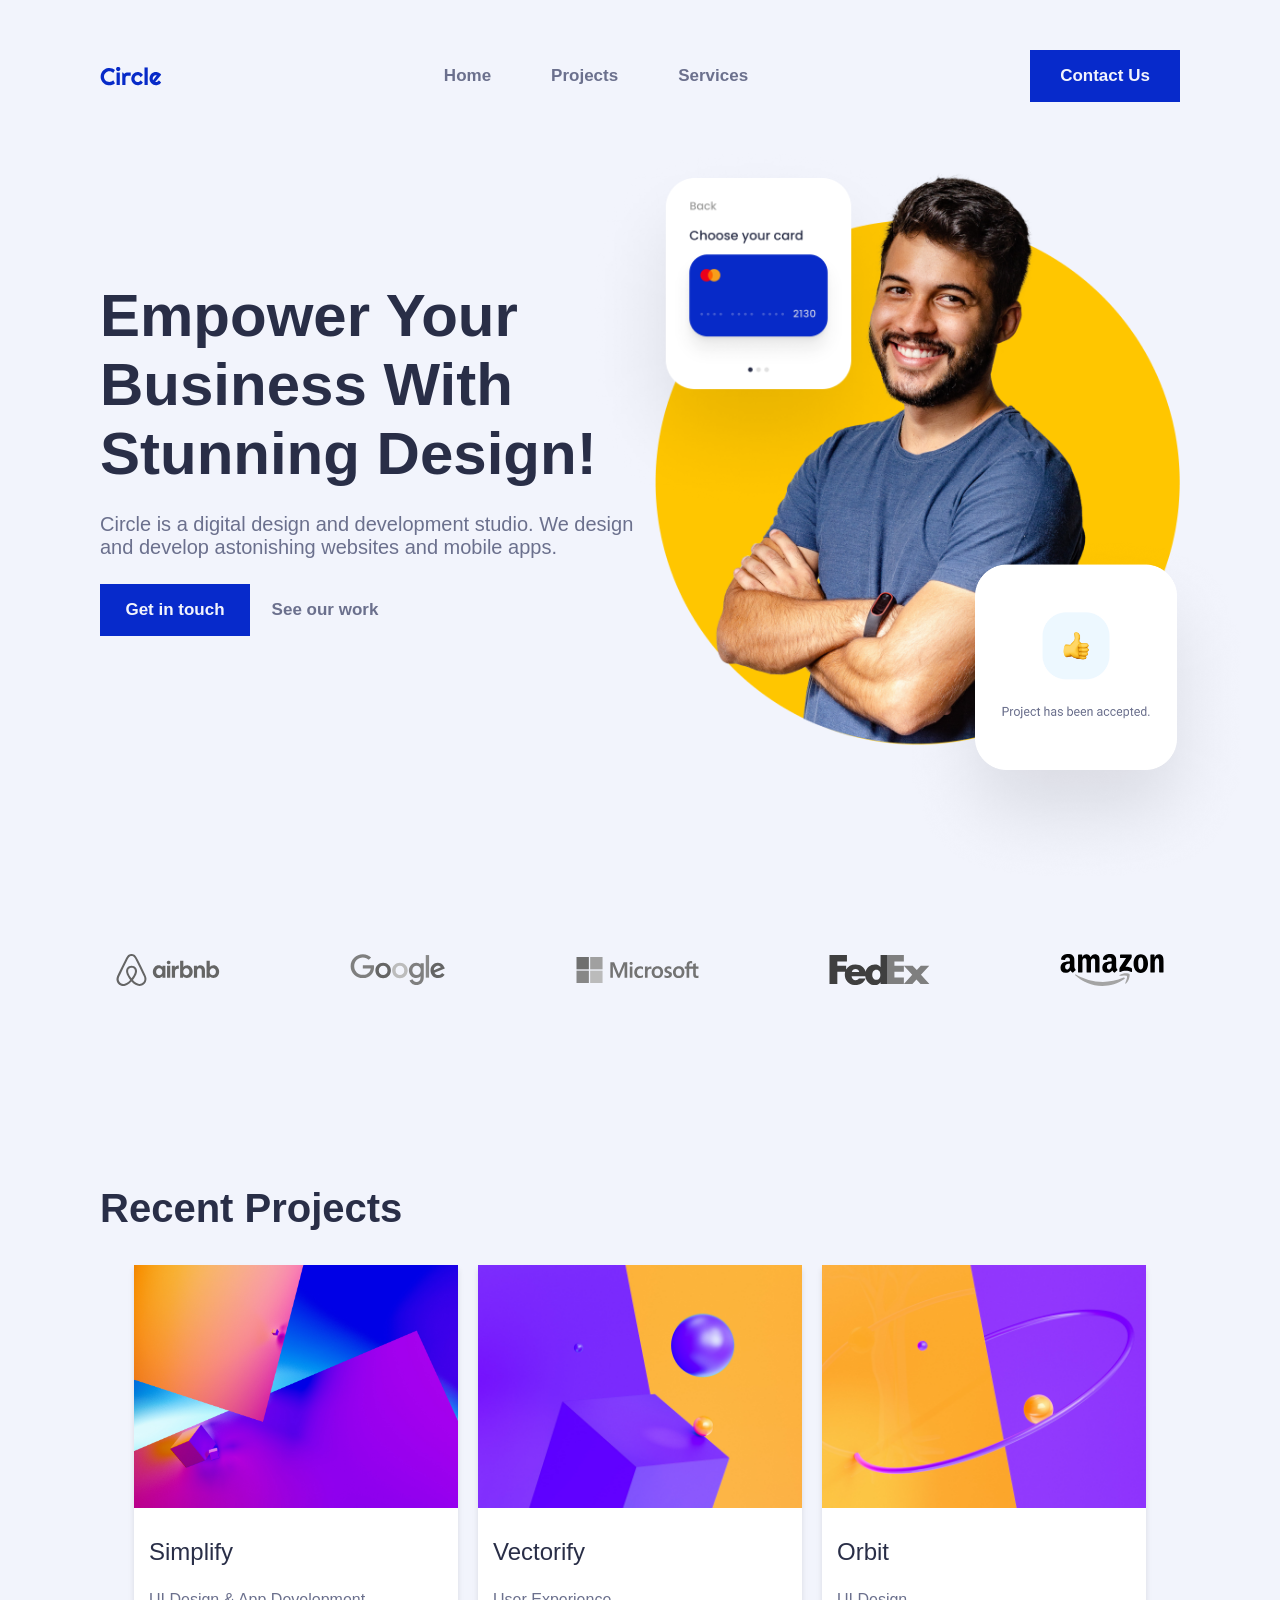
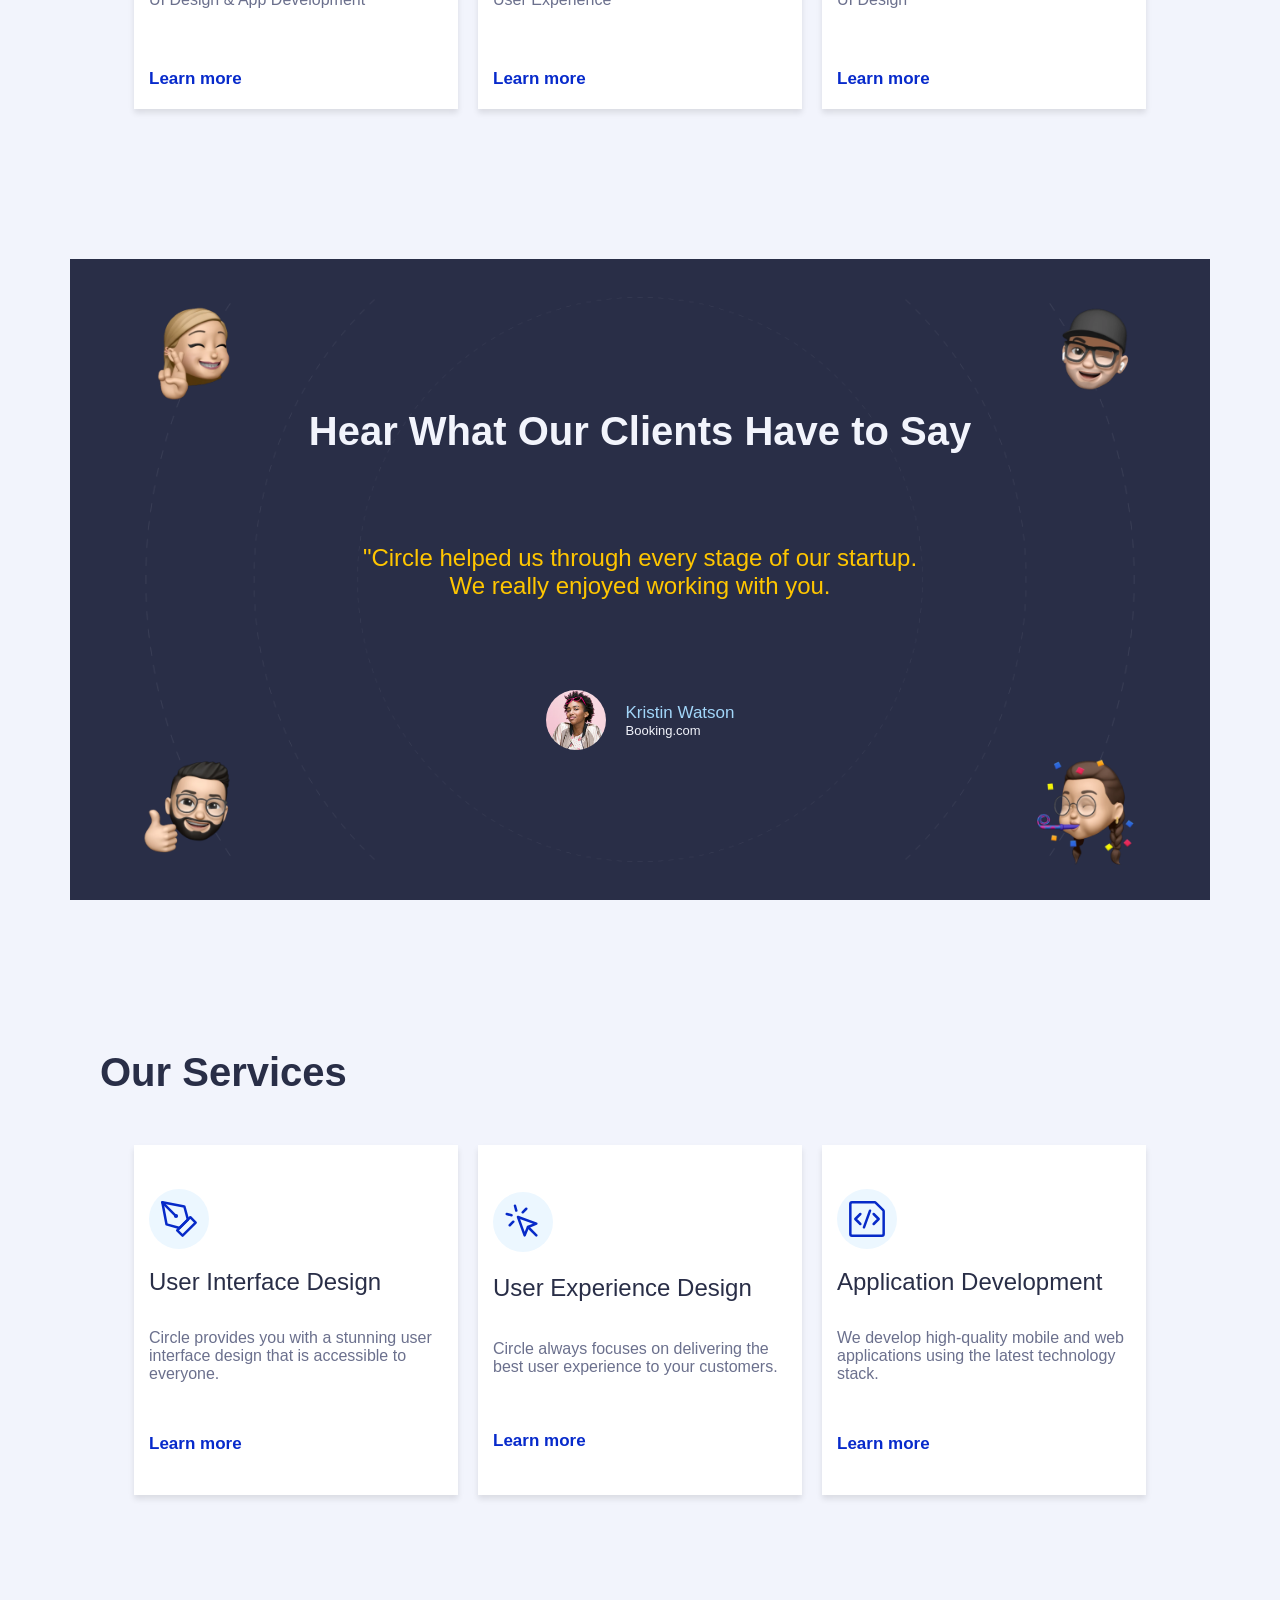
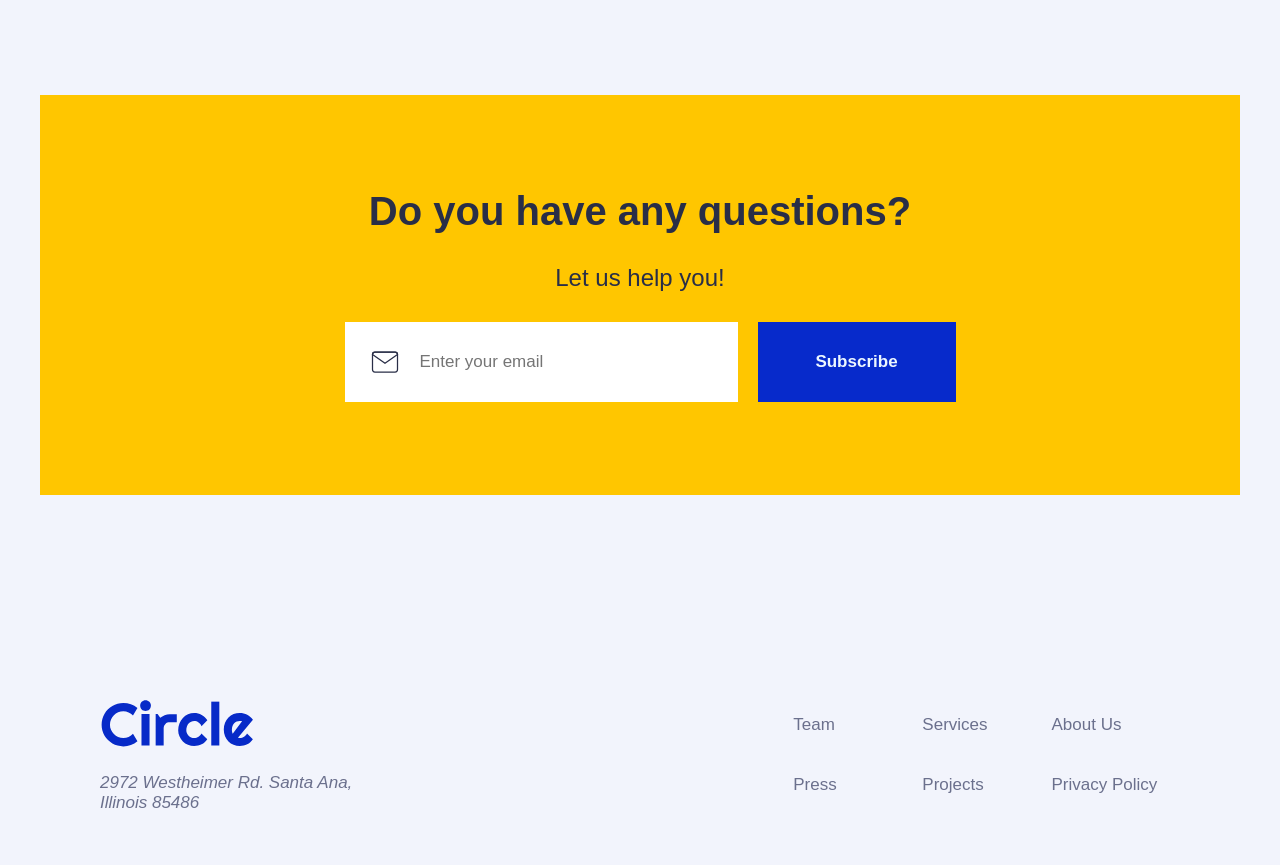
==== commit abaac422: "added functionality and minor fixes" ====
--- a/index.html
+++ b/index.html
@@ -44,12 +44,12 @@
           alt="hero img"
         />
         <img
-          class="hero-top-img"
+          class="hero-top-img zoom"
           src="project-assets/hero-section/card-1.png"
           alt=""
         />
         <img
-          class="hero-bottom-img"
+          class="hero-bottom-img zoom"
           src="project-assets/hero-section/card-2.png"
           alt=""
         />
@@ -179,10 +179,10 @@
               alt="Service 3"
             />
           </div>
-          <h4>Aplication Development</h4>
-          <p>
-            We develop high-quality mobile and web applications using the
-            lastest technology stack.
+          <h4>Application Development</h4>
+          <p>
+            We develop high-quality mobile and web applications using the latest
+            technology stack.
           </p>
           <a href="projects.html">Learn more</a>
         </article>
@@ -209,7 +209,7 @@
               required
             />
           </div>
-          <button type="submit" class="form-submit">Subscribe</button>
+          <button type="submit" class="btn form-submit">Subscribe</button>
         </form>
       </div>
     </section>
@@ -231,5 +231,6 @@
     </footer>
     <script src="js/projects.js"></script>
     <script src="js/main.js"></script>
+    <script src="js/contact.js"></script>
   </body>
 </html>
--- a/css/style.css
+++ b/css/style.css
@@ -307,12 +307,22 @@
   width: 90%;
   margin-bottom: 20px;
   text-align: left;
-  margin: 50 auto;
+  margin: 50px auto;
 }
 .service {
-  align-items: start;
+  justify-content: space-around;
+  height: 350px;
+}
+.service a {
+  padding: 0;
+  position: relative;
+  bottom: 5%;
+}
+.service p {
+  padding: 0;
 }
 .service h4 {
+  padding: 0;
   margin-top: 10px;
 }
 .icon-service-card {
@@ -427,7 +437,22 @@
 .footer-info a:hover {
   color: #072acb;
 }
-
+.card {
+  box-shadow: 0 4px 6px rgba(0, 0, 0, 0.1);
+  transition: box-shadow 0.3s ease;
+}
+
+.card:hover {
+  box-shadow: 0 12px 24px rgba(0, 0, 0, 0.2);
+}
+.zoom {
+  transform: scale(1);
+  transition: transform 0.3s ease;
+}
+
+.zoom:hover {
+  transform: scale(1.05);
+}
 /*PROJECTS.HTML*/
 .article-project {
   text-align: left;
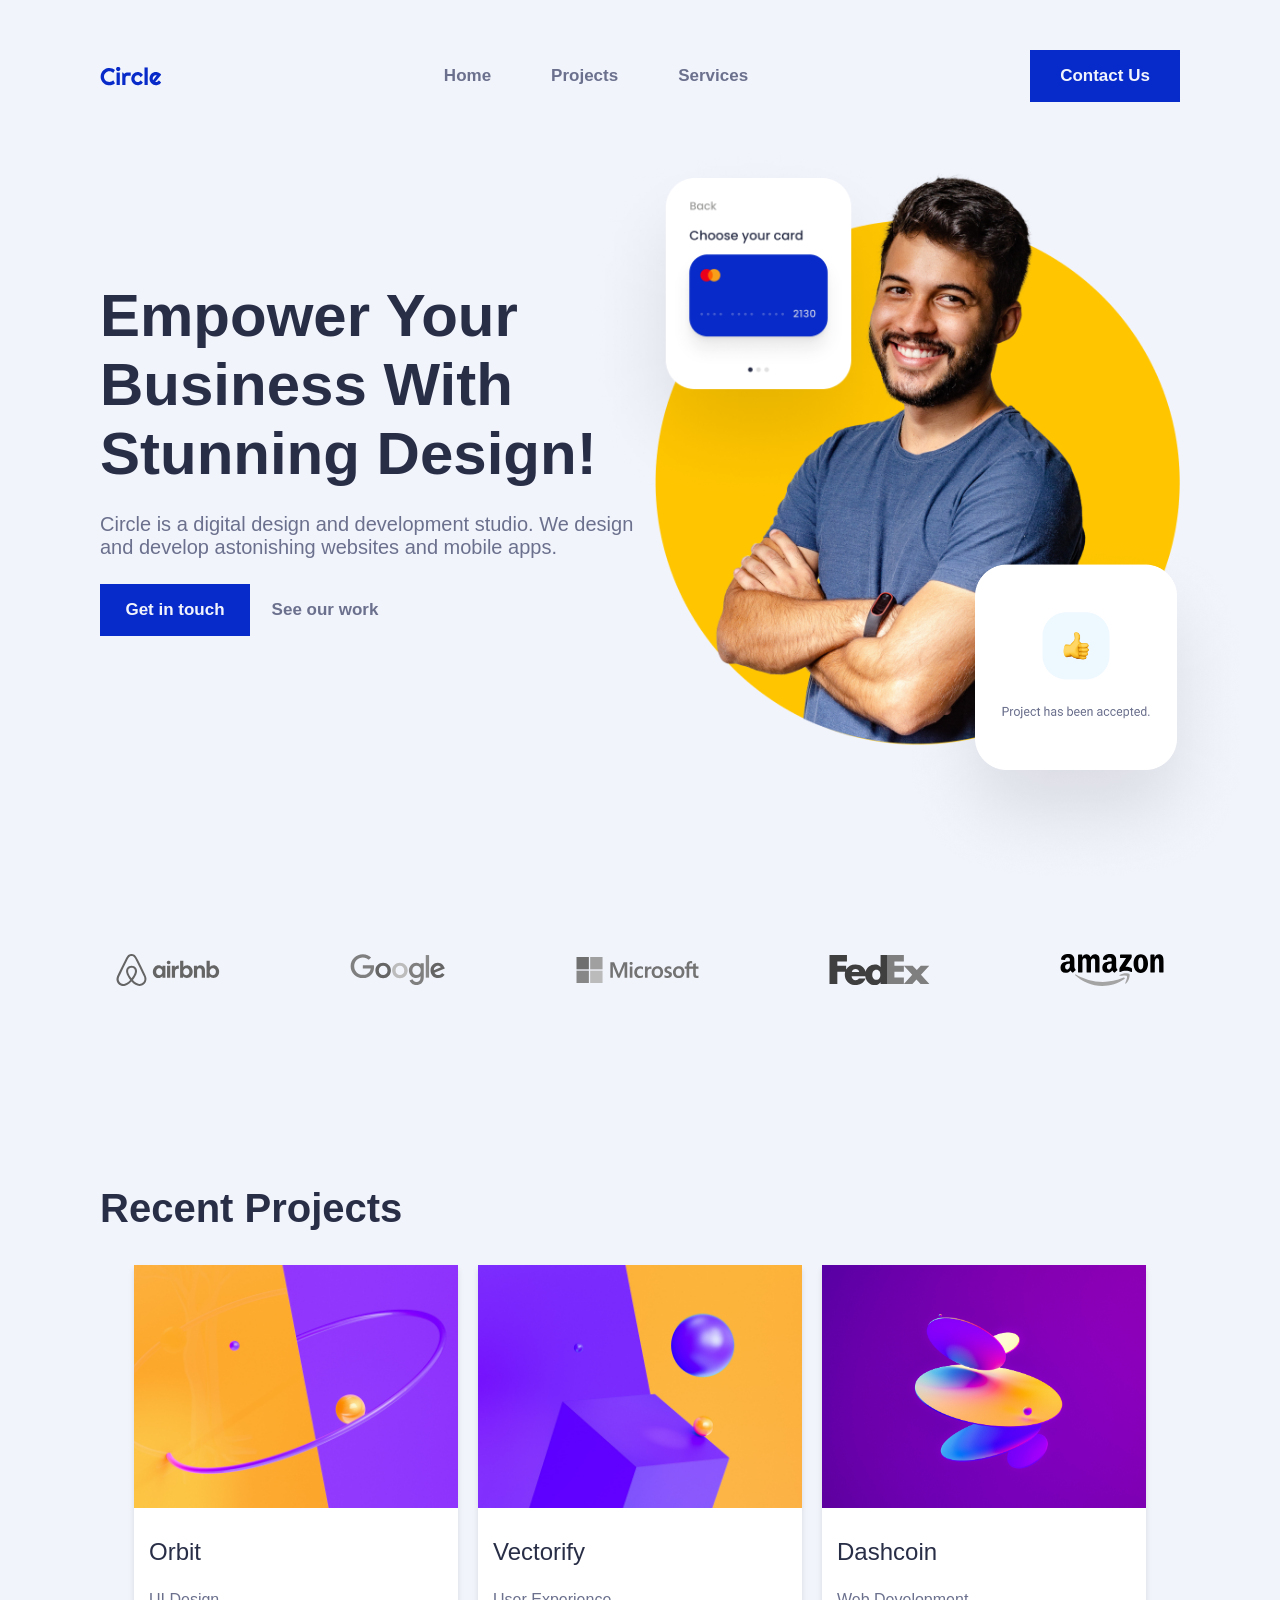
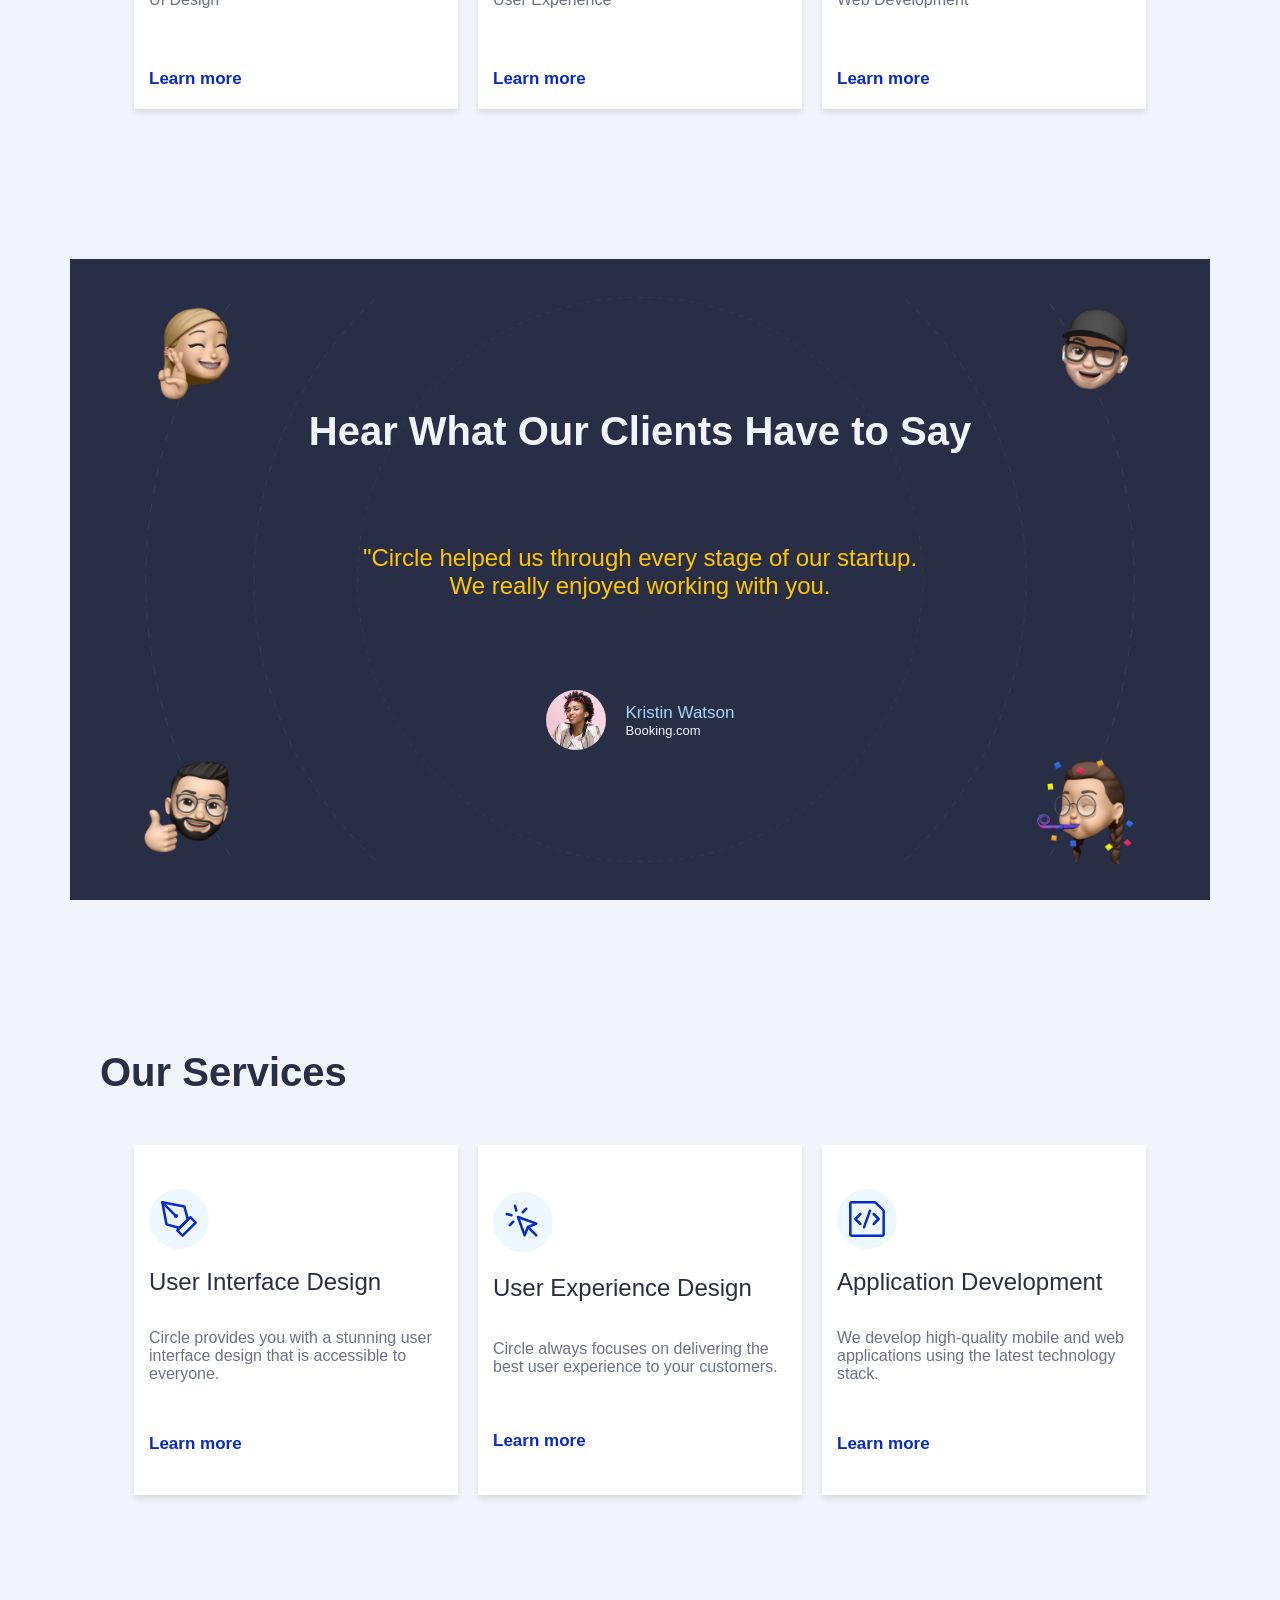
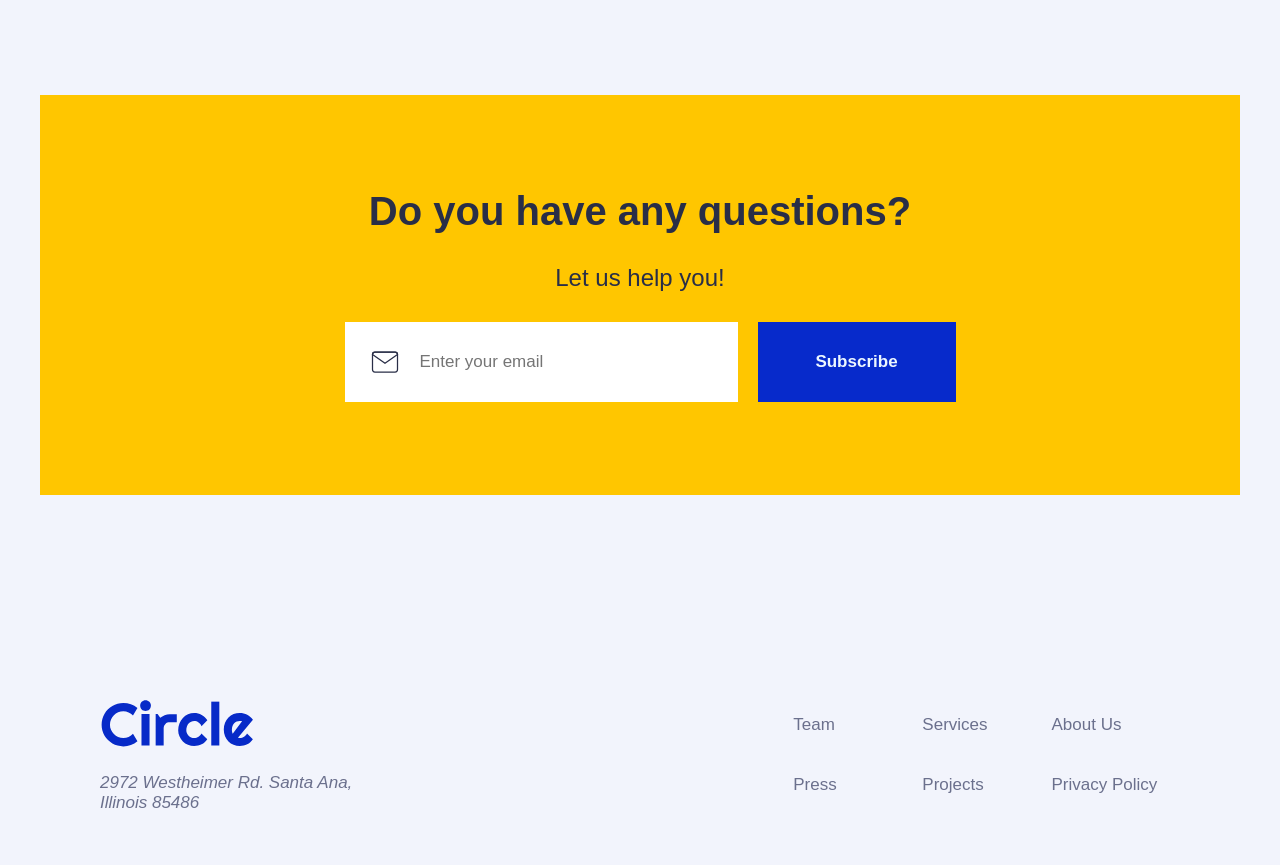
==== commit 7aa480a8: "ultra mega hyper final version" ====
--- a/index.html
+++ b/index.html
@@ -68,32 +68,23 @@
       <h3>Recent Projects</h3>
       <div class="cards-container">
         <div class="project card">
-          <img
-            src="project-assets/projects-section/1.jpg"
-            alt="Simplify photo"
-          />
-          <h4>Simplify</h4>
-          <p>UI Desing & App Development</p>
+          <img src="" alt="Project photo" />
+          <h4></h4>
+          <p></p>
           <a href="projects.html">Learn more</a>
         </div>
 
         <div class="project card">
-          <img
-            src="project-assets/projects-section/2.jpg"
-            alt="Dashcoin photo"
-          />
-          <h4>Dashcoin</h4>
-          <p>Web development</p>
+          <img src="" alt="Project photo" />
+          <h4></h4>
+          <p></p>
           <a href="projects.html">Learn more</a>
         </div>
 
         <div class="project card">
-          <img
-            src="project-assets/projects-section/3.jpg"
-            alt="Vectorify photo"
-          />
-          <h4>Vectorify</h4>
-          <p>User Experience Design</p>
+          <img src="" alt="Project photo" />
+          <h4></h4>
+          <p></p>
           <a href="projects.html">Learn more</a>
         </div>
       </div>
@@ -101,7 +92,11 @@
 
     <section id="testimonial">
       <div class="testimonial-container">
-        <img src="project-assets/testimonial-section/orbit.png" alt="" />
+        <img
+          src="project-assets/testimonial-section/orbit.png"
+          alt="orbit background"
+          class="orbit"
+        />
         <div class="testimonial-text-container">
           <h3>Hear What Our Clients Have to Say</h3>
           <p>
@@ -156,7 +151,7 @@
             Circle provides you with a stunning user interface design that is
             accessible to everyone.
           </p>
-          <a href="projects.html">Learn more</a>
+          <a href="services.html">Learn more</a>
         </article>
         <article class="service card">
           <div class="icon-service-card">
@@ -170,7 +165,7 @@
             Circle always focuses on delivering the best user experience to your
             customers.
           </p>
-          <a href="projects.html">Learn more</a>
+          <a href="services.html">Learn more</a>
         </article>
         <article class="service card">
           <div class="icon-service-card">
@@ -184,7 +179,7 @@
             We develop high-quality mobile and web applications using the latest
             technology stack.
           </p>
-          <a href="projects.html">Learn more</a>
+          <a href="services.html">Learn more</a>
         </article>
       </div>
     </section>
@@ -221,12 +216,12 @@
       </div>
 
       <ul class="footer-info">
-        <li><a href="#">Team</a></li>
-        <li><a href="#">Services</a></li>
-        <li><a href="#">About Us</a></li>
-        <li><a href="#">Press</a></li>
+        <li><a href="team.html">Team</a></li>
+        <li><a href="services.html">Services</a></li>
+        <li><a href="about.html">About Us</a></li>
+        <li><a href="press.html">Press</a></li>
         <li><a href="projects.html">Projects</a></li>
-        <li><a href="#">Privacy Policy</a></li>
+        <li><a href="privacy.html">Privacy Policy</a></li>
       </ul>
     </footer>
     <script src="js/projects.js"></script>
--- a/css/style.css
+++ b/css/style.css
@@ -48,6 +48,7 @@
   width: 30px;
   height: 3px;
   transition: all 0.3s ease;
+  outline: 1px solid #6b708d;
 }
 .main-header {
   display: flex;
@@ -485,6 +486,14 @@
 .article-project-content {
   margin: 40px 0;
 }
+.content-wrapper {
+  opacity: 0;
+  transition: opacity 0.3s ease-in;
+}
+
+.is-visible {
+  opacity: 1;
+}
 /*CONTACT PAGE*/
 .contact-page {
   width: 90%;
@@ -511,6 +520,7 @@
 
 .name-form input,
 textarea {
+  resize: none;
   width: 100%;
   height: 60px;
   border: none;
@@ -599,7 +609,7 @@
     justify-content: flex-start;
   }
 
-  .main-header img {
+  .main-header a {
     order: 2;
     margin: 0 auto;
   }
@@ -646,6 +656,10 @@
   .card {
     width: 100%;
   }
+  .hero-top-img,
+  .hero-bottom-img {
+    display: none;
+  }
   #projects h3 {
     text-align: center;
   }
@@ -667,4 +681,11 @@
     justify-content: left;
     flex-direction: column;
   }
-}
+  .orbit {
+    display: none !important;
+  }
+  .testimonial-text-container {
+    width: 100%;
+    background-color: #292e47;
+  }
+}
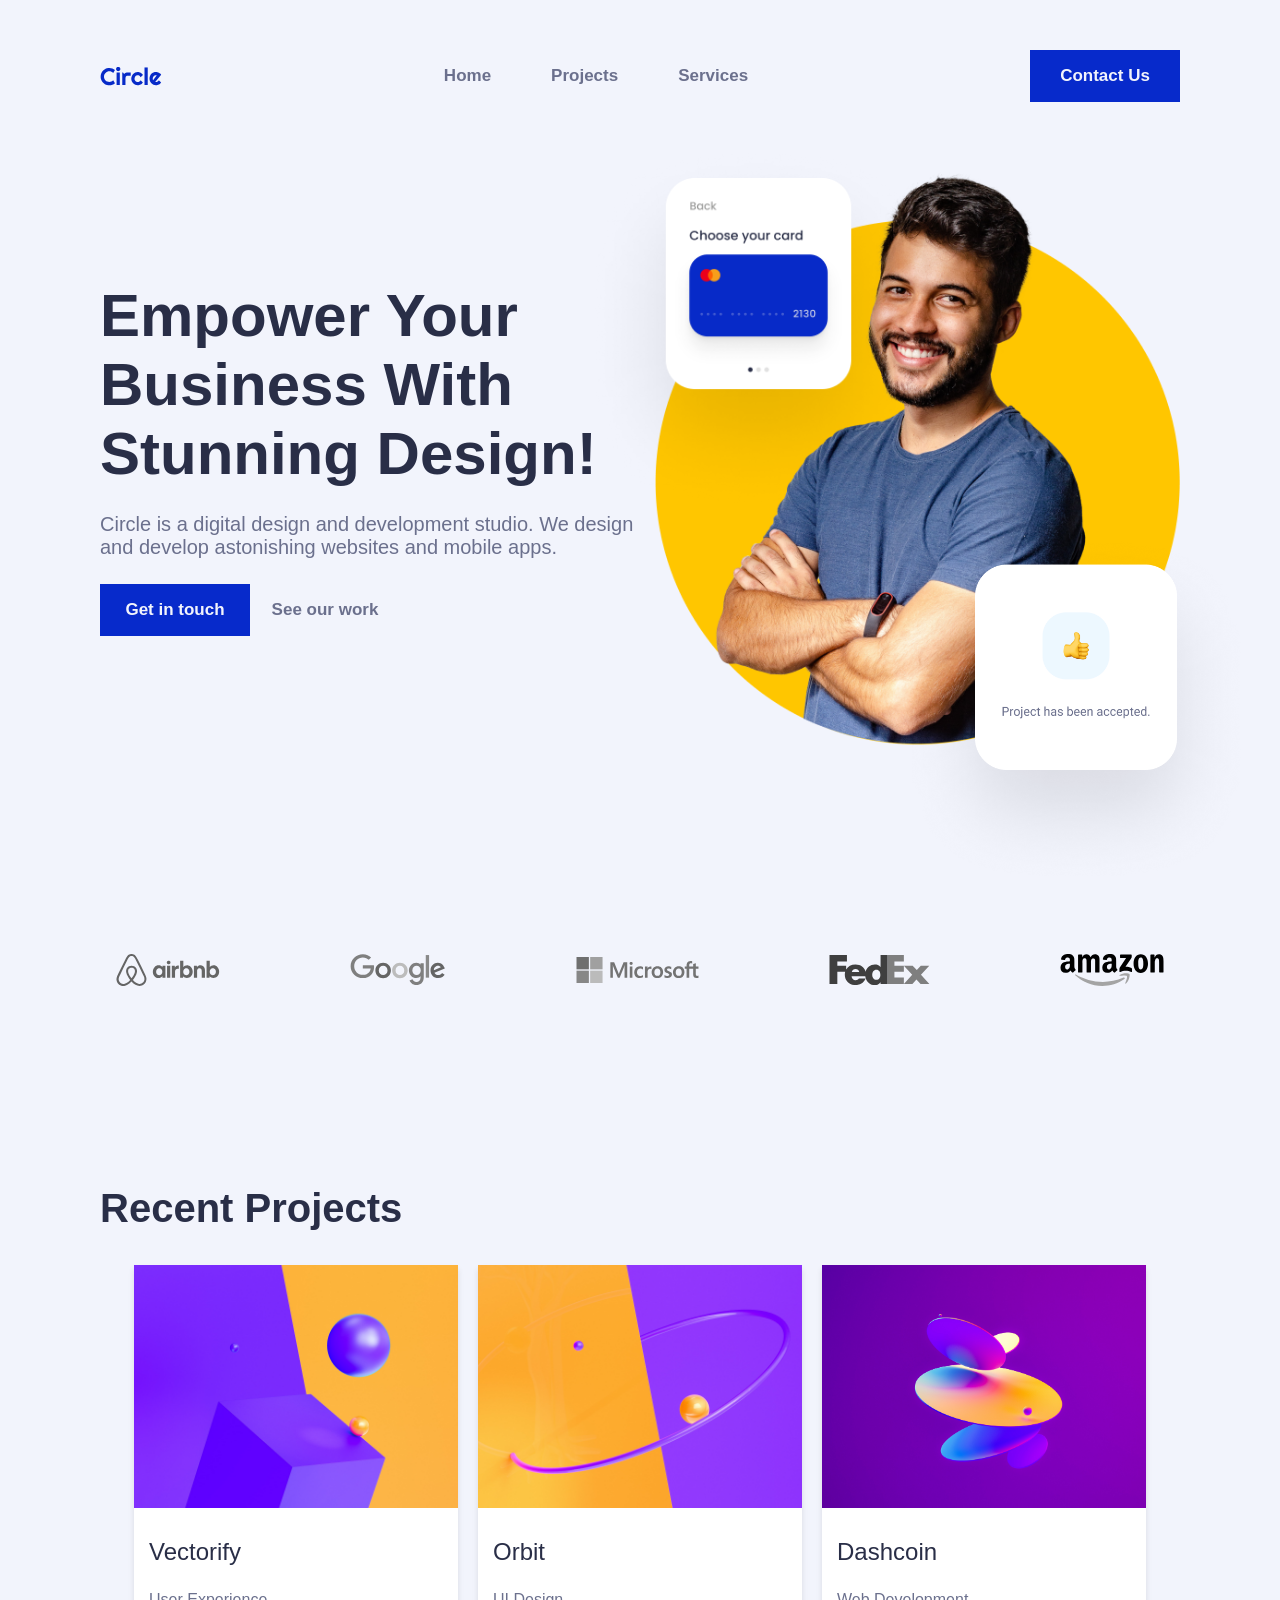
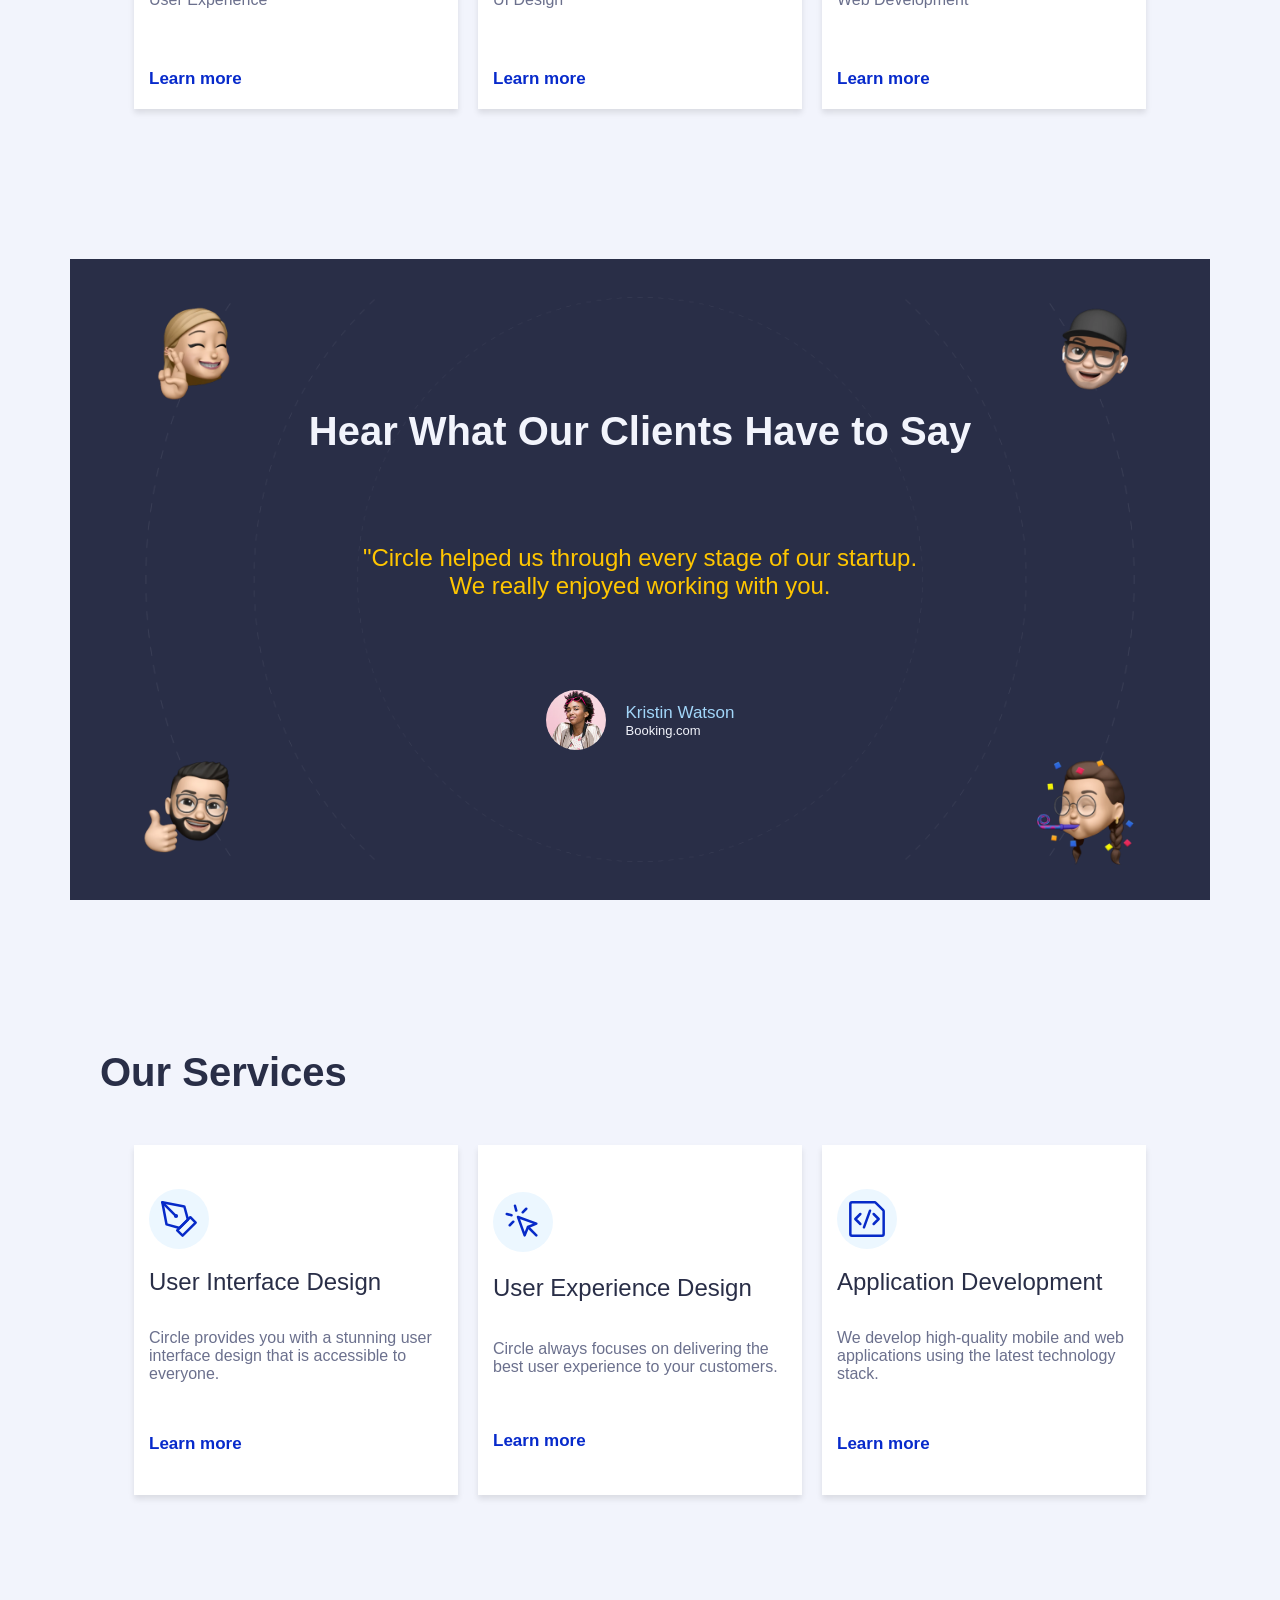
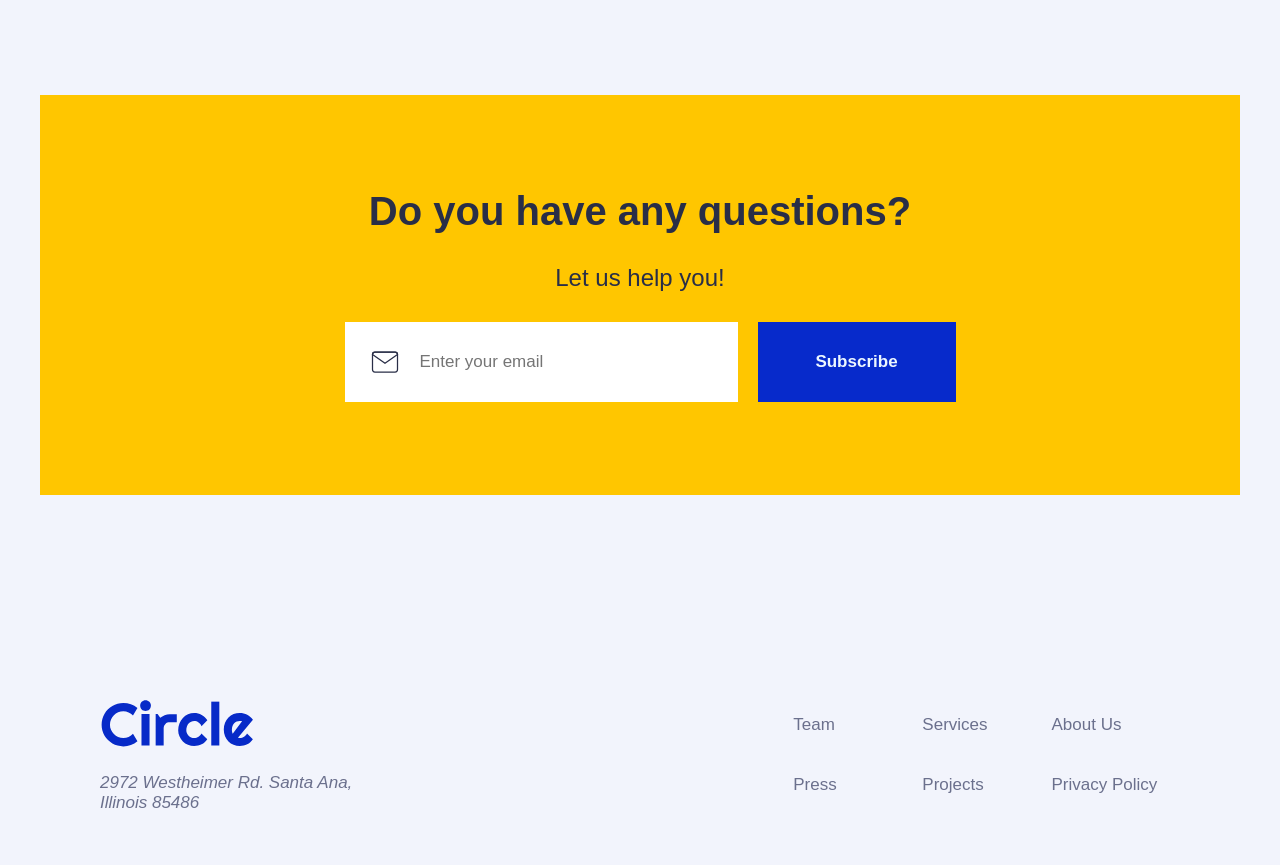
==== commit a2b3de29: "final version i swear" ====
--- a/index.html
+++ b/index.html
@@ -99,7 +99,7 @@
         />
         <div class="testimonial-text-container">
           <h3>Hear What Our Clients Have to Say</h3>
-          <p>
+          <p class="testimonial-text">
             "Circle helped us through every stage of our startup. <br />We
             really enjoyed working with you.
           </p>
@@ -200,6 +200,7 @@
             <input
               type="email"
               name="email"
+              id="email"
               placeholder="Enter your email"
               required
             />
--- a/css/style.css
+++ b/css/style.css
@@ -587,6 +587,13 @@
   .emojis {
     display: none;
   }
+  .hero-top-img,
+  .hero-bottom-img {
+    display: none;
+  }
+  .orbit {
+    display: none !important;
+  }
 }
 
 @media (max-width: 768px) {
@@ -602,16 +609,14 @@
     height: auto;
     margin: 0 auto;
   }
-
+  .btn {
+    margin: 0;
+  }
   .hamburger-btn {
     order: 1;
     display: flex;
     justify-content: flex-start;
-  }
-
-  .main-header a {
-    order: 2;
-    margin: 0 auto;
+    margin: 0;
   }
 
   .main-header .btn {
@@ -635,6 +640,15 @@
     gap: 10px;
     border-radius: 2%;
   }
+  .testimonial-text-container {
+    gap: 50px;
+    border-top: 15px solid #292e47;
+    border-bottom: 15px solid #292e47;
+  }
+  .testimonial-text-container h3,
+  .testimonial-text {
+    width: 95%;
+  }
   .navbar li {
     border-bottom: 1px #072acb solid;
     width: 100%;
@@ -651,14 +665,14 @@
     margin-bottom: 30px;
   }
   .hero-btns {
-    justify-content: center;
+    justify-content: space-evenly;
+  }
+  .ad-pages {
+    margin: 150px auto;
+    gap: 50px;
   }
   .card {
     width: 100%;
-  }
-  .hero-top-img,
-  .hero-bottom-img {
-    display: none;
   }
   #projects h3 {
     text-align: center;
@@ -681,11 +695,24 @@
     justify-content: left;
     flex-direction: column;
   }
-  .orbit {
-    display: none !important;
-  }
+  #projects {
+    margin-bottom: 250px;
+  }
+
   .testimonial-text-container {
     width: 100%;
     background-color: #292e47;
   }
-}
+  .author-date-project {
+    flex-direction: column;
+  }
+  .author-date-project p {
+    font-size: 17px;
+  }
+  .article-project {
+    padding-top: 50px;
+  }
+  #email {
+    width: 350px;
+  }
+}
